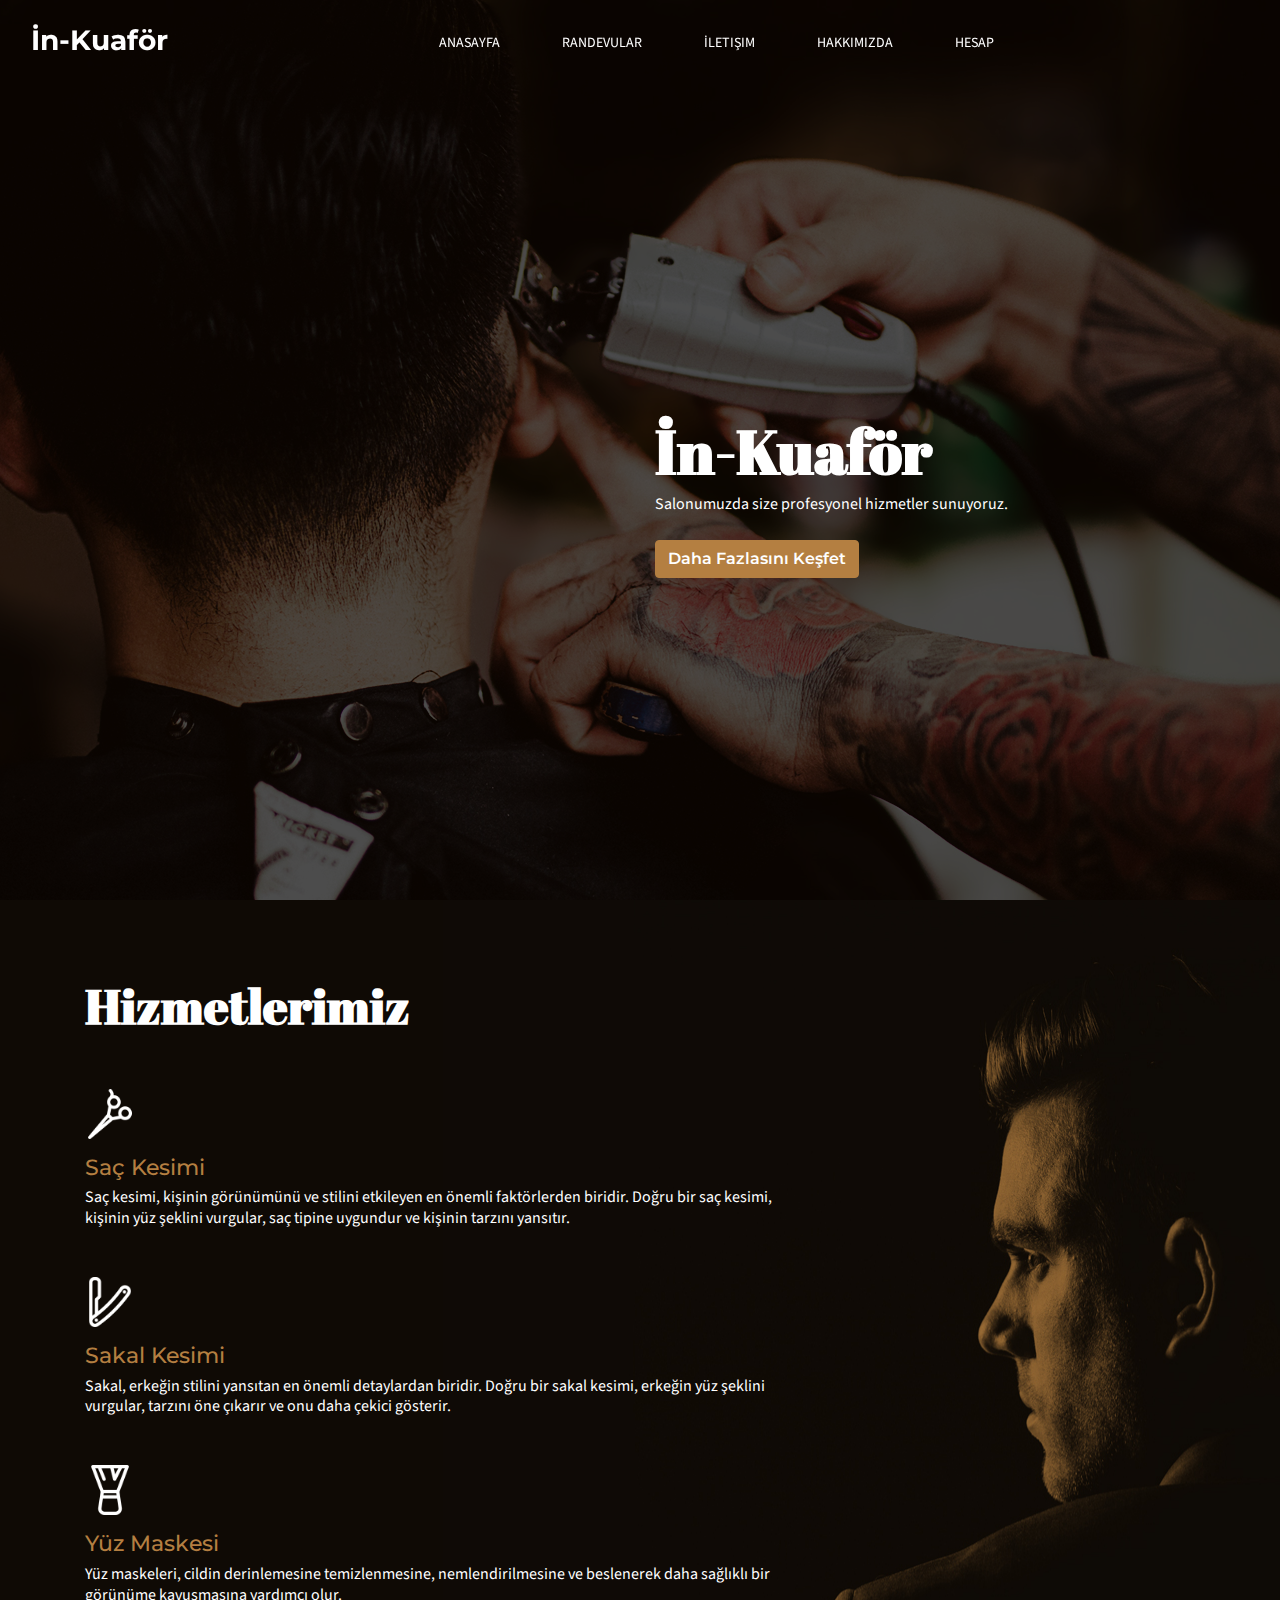
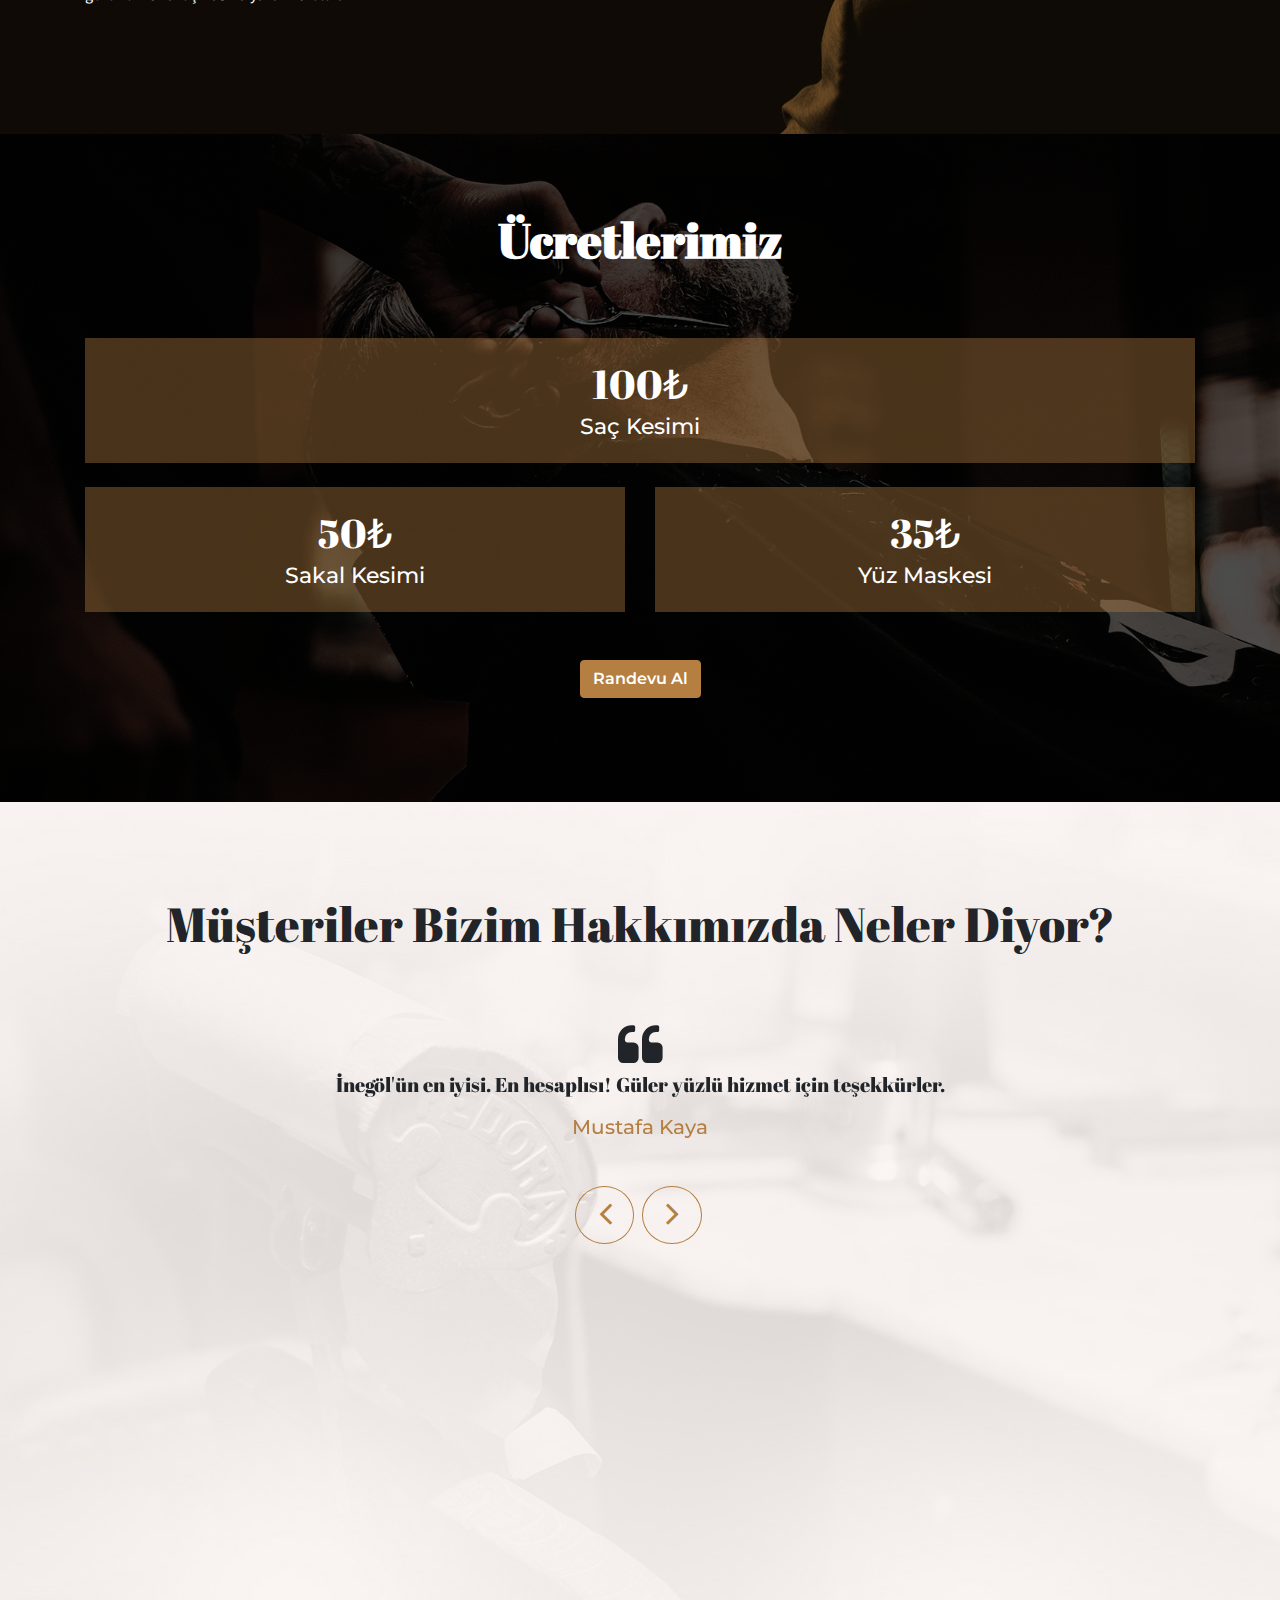
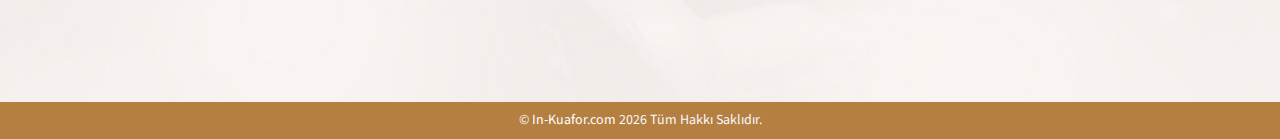
==== frontEnd/index.html @ b97de0ab "fronend" ====
<!DOCTYPE html>
<html>
<head>
	<title>Anasayfa</title>
</head>
<!-- bootstrap Style CSS File -->
<link rel="stylesheet" href="css/bootstrap.min.css">
<!-- Custom Style CSS File -->
<link rel="stylesheet" type="text/css" href="css/custom-style.css">
<link rel="stylesheet" type="text/css" href="css/loaders.css"/>
<!-- Font-Awesome Style CSS File -->
<link rel="stylesheet" type="text/css" href="font-awesome/css/font-awesome.min.css">
<body>

<!-- Page loading animation -->
<div class="loader loader-bg">
	<div class="loader-inner ball-pulse">
		<div></div>
		<div></div>
		<div></div>
	</div>
</div>

<!-- Top navigation -->
<nav class="navbar navbar-expand-md fixed-top top-nav">
	<div class="container-fluid">
		  <a class="navbar-brand" href="index.html"><strong>İn-Kuaför</strong></a>
		  <button class="navbar-toggler" type="button" data-toggle="collapse" data-target="#navbarSupportedContent" aria-controls="navbarSupportedContent" aria-expanded="false" aria-label="Toggle navigation">
		    <span class="navbar-toggler-icon"><img src="img/icons/menu.png"></span>
		  </button>

		  <div class="collapse navbar-collapse" id="navbarSupportedContent">
		    <ul class="navbar-nav m-auto text-sm-center text-md-center">
		      <li class="nav-item">
		        <a class="nav-link" href="#home">Anasayfa <span class="sr-only">(current)</span></a>
		      </li>
		      <li class="nav-item">
		        <a class="nav-link" href="MusteriRandevular.html">Randevular</a>
		      </li>
		      <li class="nav-item">
		        <a class="nav-link" href="Iletisim.html">İletişim</a>
		      </li>
			  <li class="nav-item">
		        <a class="nav-link" href="Hakkimizda.html">Hakkımızda</a>
		      </li>
			  <li class="nav-item">
		        <a class="nav-link" href="Girişyap.html">Hesap</a>
		      </li>
		    </ul>
		  </div>	
	</div>
</nav>

<!-- Intro Three -->
<section id="home" class="intro intro-bg bg-overlay parallax">
	<div class="container">
		<div class="row">
			<div class="col-lg-6 col-md-12 caption-two-panel ml-auto pt-5">
				<div class="intro-caption mt-5">
				<h1 class="text-white mb-2">İn-Kuaför</h1>
				<p class="text-white mb-4"> Salonumuzda size profesyonel hizmetler sunuyoruz.</p>
				<a class="btn btn-primary text-white mr-3"href="#services">Daha Fazlasını Keşfet</a>
			</div>
		</div>
	</div>
</section>

<!-- Info block 1 -->
<section id="services" class="info-section text-white bg-right bg-dark">
	<div class="container">
		<div class="row">
			<div class="col-md-8">
				<div class="head-box">
					<h2 class="font-abril ">Hizmetlerimiz</h2>
				</div>
				<div class="three-panel-block mt-5">
					<div class="row">
						<div class="col-lg-12 col-md-12 col-sm-6">
							<div class="service-block mb-5">
								<i class="icon-box mb-3 float-left w-100"><img src="img/icons/scissors.png" class="img-fluid"></i>
								<h3 class="text-primary">Saç Kesimi</h3>
								<p>Saç kesimi, kişinin görünümünü ve stilini etkileyen en önemli faktörlerden biridir. Doğru bir saç kesimi, kişinin yüz şeklini vurgular, saç tipine uygundur ve kişinin tarzını yansıtır.</p>
							</div>
						</div>
						<div class="col-lg-12 col-md-12 col-sm-6">
							<div class="service-block mb-5">
								<i class="icon-box mb-3 float-left w-100"><img src="img/icons/razor-1.png" class="img-fluid"></i>
								<h3 class="text-primary">Sakal Kesimi</h3>
								<p>Sakal, erkeğin stilini yansıtan en önemli detaylardan biridir. Doğru bir sakal kesimi, erkeğin yüz şeklini vurgular, tarzını öne çıkarır ve onu daha çekici gösterir.</p>
							</div>
						</div>
						<div class="col-lg-12 col-md-12 col-sm-6">
							<div class="service-block mb-5">
								<i class="icon-box mb-3 float-left w-100"><img src="img/icons/brush.png" class="img-fluid"></i>
								<h3 class="text-primary">Yüz Maskesi</h3>
								<p>Yüz maskeleri, cildin derinlemesine temizlenmesine, nemlendirilmesine ve beslenerek daha sağlıklı bir görünüme kavuşmasına yardımcı olur.</p>
							</div>
						</div>
					</div>
				</div>
			</div>
		</div>
		
	</div>
</section>
<section id="price" class="info-section sec-bg-03 bg-overlay">
	<div class="container text-white">
	  <div class="head-box text-center mb-5">
		<h2 class="font-abril">Ücretlerimiz</h2>
	  </div>
	  <div class="three-panel-block my-4">
		<div class="row">
		  <div class="col-lg-12 col-md-12 col-sm-12 pl-md-12 mb-4">
			<div class="service-block-bg text-center p-3">
			  <div class="price-count font-abril"><span>100</span>₺</div>
			  <h3>Saç Kesimi</h3>
			</div>
		  </div>
		  <div class="col-lg-6 col-md-12 col-sm-12 pl-md-12 mb-4">
			<div class="service-block-bg text-center p-3">
			  <div class="price-count font-abril"><span>50</span>₺</div>
			  <h3>Sakal Kesimi</h3>
			</div>
		  </div>
	  <div class="col-lg-6 col-md-12 col-sm-12 pl-md-12 mb-4">
			<div class="service-block-bg text-center p-3">
			  <div class="price-count font-abril"><span>35</span>₺</div>
			  <h3>Yüz Maskesi</h3>
			</div>
		  </div>
		</div>
		<br>
		<div class="text-center"> <a class="btn btn-primary text-white" href="MusteriRandevular.html">Randevu Al</a>
		</div>
  
	  </div>
	</div>
  </section>
  


<!-- Testimonial Block 01-->
<section id="testimonial" class="testimonial-section sec-bg-04 py-5 h-100">
	<div class="container">
		<div class="row">
			<div class="head-box text-center mb-3 col-md-12 mt-5">
				<h2 class="font-abril">Müşteriler Bizim Hakkımızda Neler Diyor?</h2>
			</div>
		</div>
		<div class="single-testimonial">
		  <div id="carouselExampleCaptions" class="carousel slide" data-ride="carousel">
		    <div class="carousel-inner pt-5" role="listbox">
		      <div class="carousel-item active">
		        <div class="testimonial-box text-center">
					<div class="testimonial-content w-100 bg-faded">
						<p class="mb-0"><i class="fa fa-quote-left fa-3x" aria-hidden="true"></i></p>
						<p class="lead font-abril">İnegöl'ün en iyisi.  En hesaplısı! Güler yüzlü hizmet için teşekkürler. </p>
						<div class="testimonial-footer">
							<h5 class="mt-2 mb-0 text-primary">Mustafa Kaya</h5>
							<br>
							<br>
						</div>
					</div>
				</div>
		      </div>
		      <div class="carousel-item">
		        <div class="testimonial-box text-center">
					<div class="testimonial-content w-100 bg-faded">
						<p class="mb-0"><i class="fa fa-quote-left fa-3x" aria-hidden="true"></i></p>
						<p class="lead font-abril">"Daha iyisi yok! Elinize, emeğinize sağlık.</p>
						<div class="testimonial-footer">
							<h5 class="mt-2 mb-0 text-primary">Enes İlbuldu</h5>
							<br>
							<br>
						</div>
					</div>
				</div>
		      </div>
		    </div>
		    <div class="navigator-box">
		    	<a class="carousel-control-prev" href="#carouselExampleCaptions" role="button" data-slide="prev">
			      <span class="fa fa-angle-left" aria-hidden="true"></span>
			      <span class="sr-only">Previous</span>
			    </a>
			    <a class="carousel-control-next" href="#carouselExampleCaptions" role="button" data-slide="next">
			      <span class="fa fa-angle-right" aria-hidden="true"></span>
			      <span class="sr-only">Next</span>
			    </a>
		    </div>
		  </div>
		</div>
	</div>
</section>

<!-- footer Block -->
<div class="copy-footer bg-primary py-2">
	<div class="container text-center text-light">
		&copy; <a href="index.html" target="_blank">In-Kuafor.com</a> <span id="year"></span> Tüm Hakkı Saklıdır.
	</div>
</div>



<!-- Javascript Files  -->
<script  src="https://code.jquery.com/jquery-3.2.1.min.js" ></script>
<script src="js/bootstrap.min.js" ></script>
<script async deffer type="text/javascript" src="https://maps.google.com/maps/api/js?key= AIzaSyB52BfJHBtqiqYBn_D4ZUqujiWxAOiRyTc&callback=initMap"></script>
<script src="js/gmap-custom.js" ></script>
<script src="js/core.js"></script>
</body>
</html>
---- frontEnd/css/custom-style.css ----
/*Google Fonts*/
@import url('https://fonts.googleapis.com/css?family=Abril+Fatface');
@import url('https://fonts.googleapis.com/css?family=Montserrat:500,600,700');
@import url('https://fonts.googleapis.com/css?family=Source+Sans+Pro:400,600,700');

body, html{
	height: 100%;
	width:100%;
}
body{
	font-size: 1rem;
	font-family: 'Source Sans Pro', sans-serif;
}

/* ========== Universal Stylings ========== */
h1,h2,h3,h4,h5{
	position: relative;
	font-family: 'Montserrat', sans-serif;
}
h6{
	position: relative;
}
.bg-primary{
	background-color: #B47F41!important;
}
.bg-dark{
	background-color: #0f0a05!important;
}
.bg-white{
	background-color: #fff;
}
.text-inverse{
	color: #074052;
}
.text-primary{
	color: #B47F41!important;
}
a.text-primary{
	color: #B47F41;
}
a.text-primary:hover{
	color: #916634!important;
	text-decoration: none;
}
.btn{
	font-family: 'Montserrat', sans-serif;
	font-size: 1rem;
	font-weight: 600;
	
}
.btn-primary{
	background-color: #B47F41;
	border-color: #B47F41;
}
.btn-primary:hover,.btn-primary:focus{
	background-color: #916634;
	border-color: #916634;
}
.btn-capsul{
	border-radius: 50px;
}
i.box-circle-outline{
	border-color: inherit;
	border-width: 1px;
	border-style:solid;
	border-radius: 50%;
	height: 50px;
    line-height: 50px;
    text-align: center;
    width: 50px;
}
i.box-circle-solid{
	background-color:#35CBDF;
	border-radius: 50%;
    color: #fff;
    font-size: 22px;
    height: 55px;
    line-height: 55px;
    text-align: center;
    width: 55px;
}
.text-underline-white:before{
	content:"";
	position: absolute;
	width:100px;
	height: 4px;
	left:50%;
	margin-left:-50px;
	background:#fff;
	bottom: -15px;
	border-radius: 10px;
}
.text-underline-rb-white:before{
	content:"";
	position: absolute;
	width:100px;
	height: 4px;
	left:0;
	background:#fff;
	bottom: -15px;
	border-radius: 10px;
}
.text-underline-primary:before{
	content:"";
	position: absolute;
	width:50px;
	height: 4px;
	left:50%;
	margin-left:-25px;
	background:#35CBDF;
	bottom: -15px;
	border-radius: 10px;
}
.text-underline-rb-primary:before{
	content:"";
	position: absolute;
	width:100px;
	height: 4px;
	left:0;
	background:#35CBDF;
	bottom: -15px;
	border-radius: 10px;
}
.bg-overlay:before{
	content:"";
	background:rgba(0,0,0,0.7);
	position: absolute;
	height: 100%;
	width:100%;
	left:0;
	top:0;
	z-index: -1;
}
.bg-overlay-primary:before{
	content:"";
	background:rgba(49,31,10,0.5);
	position: absolute;
	height: 100%;
	width:100%;
	left:0;
	top:0;
	z-index: -1;
}
.bg-right{
	background:url("../img/sec-bg-01.jpg");
	background-repeat: no-repeat;
	background-position: top right;
}
.sec-bg-02{
	background:url("../img/sec-bg-02.jpg");
	background-repeat: no-repeat;
	background-position: top left;	
	background-size: cover;
}
.sec-bg-03{
	background:url("../img/sec-bg-03.jpg");
	background-repeat: no-repeat;
	background-position: top left;	
	background-size: cover;
}
.sec-bg-04{
	background:url("../img/sec-bg-04.jpg");
	background-repeat: no-repeat;
	background-position: top left;	
	background-size: cover;
}
.parallax{
	background-attachment: fixed!important;
}
.font-abril{
	font-family: 'Abril Fatface', cursive;
}


/* ========== Page Loading Style ========== */
.loaders {
    width: 100%;
    box-sizing: border-box;
    display: flex;
    flex: 0 1 auto;
    flex-direction: row;
    flex-wrap: wrap;
 }
 .loaders .loader {
      box-sizing: border-box;
      display: flex;
      flex: 0 1 auto;
      flex-direction: column;
      flex-grow: 1;
      flex-shrink: 0;
      flex-basis: 25%;
      max-width: 25%;
      height: 200px;
      align-items: center;
      justify-content: center;
  }
  .loader{display: table;
    height: 100%;
    position: fixed;
    width: 100%;
    z-index: 1200;
  }

.loader-bg{
  background: #0F0A06;
}

.loader-inner {
    display: table-cell;
    text-align: center;
    vertical-align: middle;
}




/* ========== Top Navigation ========== */
.top-nav {
    height: 80px;
    transition: 0.2s ease-in;
	-webkit-transition: 0.2s ease-in;
	-moz-transition: 0.2s ease-in;
}
.top-nav .navbar-nav li .nav-link {
    color: #fff;
    font-size: 14px;
    padding:6px 26px;
    margin:6px 5px 0;
    font-weight: 400;
    text-transform: uppercase;
    transition: 0.2s ease-in;
	-webkit-transition: 0.2s ease-in;
	-moz-transition: 0.2s ease-in;
}
.top-nav li a.nav-link:hover, .top-nav .nav-item.active a.nav-link{
    color: #fff;
    background-color: #B47F41;
	border-color: #B47F41;
	border-radius: 50px;
    transition: 0.5s ease-in;
	-webkit-transition: 0.5s ease-in;
	-moz-transition: 0.5s ease-in;
}
.top-nav .navbar-brand{
	font-size: 28px;
	color: #fff;
	font-family: 'Montserrat', sans-serif;
}
.top-nav .search-box li a.nav-link{
	border:1px solid #B47F41;
	padding: 6px 15px;
}
.top-nav.light-header{
	height: 60px;
	background: rgba(0,0,0,0.6);
	box-shadow: 0 0 10px rgba(0,0,0,0.23);
	transition: 0.5s ease-in;
	-webkit-transition: 0.5s ease-in;
	-moz-transition: 0.5s ease-in;
	z-index: 9999;
}
.top-nav.light-header .navbar-brand{
	color: #fff;
}

.top-nav.light-header .search-box li a.nav-link{
	padding: 6px 15px;
	border:1px solid #fff;
}
.top-nav.light-header .search-box li a.nav-link i{
	color:#fff!important;
}

/* ========== Intro Header ========== */
.intro{
	float: left;
	width:100%;
	display: flex;
	align-items:center;
	height:100%;
	position: relative;
	z-index: 1;
}
.intro.intro-small{
	height: 60%;
}
.intro-bg{
	background:url("../img/intro-bg-01.jpg");
	background-repeat:no-repeat;
	background-position: center center;
	background-size:cover;
}
.caption-container{
	width:50rem;
	margin:0 auto;
}
.caption-two-panel{
	display: flex;
	align-items:center;
}
.intro h1{
	font-weight: 700;
	font-family: 'Abril Fatface', cursive;
	font-size: 3.8rem;
}
.intro-caption .btn i{
	float: left;
	margin-right:15px;
}
.intro .carousel-item{
	height: 100vh;
}
.intro .carousel-item::before{
	content:"";
	background:rgba(0,0,0,0.6);
	position: absolute;
	width:100%;
	height: 100vh;
}
.intro  .carousel-caption{
	top:25%;
}

/* ========== Who We Are ========== */

.info-section{
	float: left;
	width:100%;
	padding:5rem 0;
	position: relative;
	z-index: 1;
}
.info-section h2{
	font-weight: 700;
	font-size: 3rem;
}
.info-section .price-count{
	font-size: 2.5rem;
}

.info-section .head-sec{
	float: left;
	width:100%;
}

.info-section .service-block-bg{
	background-color: rgba(180,127,65,0.4);
}
.info-section .service-block-bg:hover{
	background-color: rgba(180,127,65,1);
}

.info-section h3{
	font-size: 1.4rem;
}
.info-section p {
    font-size: 1rem;
    line-height: 1.3rem;
}
.info-section .box h2{
    font-size:24px;
    margin-bottom:20px;
    margin-top:0;
}

.info-section .box i{
    font-size:20px;
}
.info-section .box{
    display:flex;
}
.info-section .text-box{
    flex:1 1 0;
    text-align:left;
}
.info-section .icon-box{
    line-height: 1.2;
    width:70px;
}
.info-section .service-block-overlay{
	transition: .5s;
	-webkit-transition: .5s;
	-moz-transition: .5s;
}
.info-section .service-block-overlay:hover{
	background: #fff none repeat scroll 0 0;
    border-radius: 5px;
    box-shadow: 0 0 90px rgba(0, 0, 0, 0.1);
    float: left;
    margin-top: -10px;
    position: relative;
    width: 100%;
	transition: .5s;
	-webkit-transition: .5s;
	-moz-transition: .5s;
}
.info-section .service-block i img{
	width:50px;
}
.content-half{
    color:#fff;
}
.content-half ul{
    padding:0;
    list-style:none;
}
.content-half ul li{
    margin:15px 0;
    float:left;
    width:100%;
}
.content-half ul li i{
    float:left;
    font-size:30px;
    padding-top:10px;
    padding-bottom:10px;
}
.content-half ul li .list-content{
    float:left;
    margin-left:20px;
}
.content-half ul li strong{
    font-size:19px;
    font-weight:700;
}
.content-half .btn{
    margin-top:20px;
}
/*--- three Block Panel ---*/
.three-panel-block{
	float: left;
	width: 100%;
}
.three-panel-block i{
	font-size: 1.5rem;
	margin-bottom: 15px;
}
.three-panel-block i.box-round{
	border-color: inherit;
	border-width: 1px;
	border-style:solid;
	padding:16px;
	border-radius: 50%;
}

/*--- Two Block Panel ---*/
.two-panel-block{
	float: left;
	width: 100%;
}
.two-panel-block p{
	font-size:16px;
}


/*--- Two Block Panel ---*/
.four-panel-block{
	float: left;
	width:100%;
}

/* ========== Who We Are ========== */
.widget{
	float: left;
	width:100%;
	position: relative;
	z-index: 1;
}

/* ========== Copy Content Styles ========== */
.copy-content-sec{
	float: left;
	width:100%;
	padding:5rem 0;
	position: relative;
	z-index: 1;
}
.copy-container{
	display: flex;
	align-items: center;
}
.copy-content{
	float: left;
	width:100%;
}
.copy-content li i{
	float: left;
	width:30px;
	margin-top:5px;
	color: #5CB85C;
}

/* ========== Team Section ========== */

.team-section{
	float: left;
	width:100%;
	position: relative;
	z-index: 1;
}
.team-footer{
	float: left;
	width:100%;
	padding: 15px;
}
.team-footer h3{
	font-size: 1.5rem;
	text-transform: capitalize;
}
.member-box{
  width:100%
  float:left;
  position:relative;
  overflow:hidden
}
.member-box:hover> img{
transform: scale(1.05);
transition:1s ease-in;  
}
.member-box img{
  transition:0.3s ease-in;  
}
.member-box.t-bottom .overlay-content{
	display:flex;
	flex-direction:column;
	justify-content:flex-end;
}
.member-box.t-center .overlay-content{
	display:flex;
	flex-direction:column;
	justify-content:center;
	align-items: center;
}
.member-box i.box-circle-solid{
	padding: 0;
	width:40px;
	height: 40px;
	text-align: center;
	line-height: 40px;
}
/* style 1 */
.member-box.anim-lf .overlay-content{
  position:absolute;
  background-color:rgba(0,0,0,0.6);
  left:-100%;
  bottom:0;
  width: 100%;
  height:100%;
  transition:0.4s ease-in;
}
.member-box.anim-lf:hover>.overlay-content{
  left:0;
  transition:0.4s ease-in;
}
/* style 1 */
.member-box.anim-bt .overlay-content{
  position:absolute;
  background-color:rgba(0,0,0,0.6);
  bottom:-100%;
  width: 100%;
  height:100%;
  transition:0.6s ease-in;
}

.member-box.anim-bt:hover>.overlay-content{
  bottom:0;
  transition:0.4s ease-in;
}

/* ========== Testimonial Section ========== */
.testimonial-section{
	float: left;
	width:100%;
	position: relative;
	z-index: 1;
}
.testimonial-section h2{
	font-size: 3rem;
}
.testimonial-section .single-testimonial .carousel-item {
    margin: 0 15%;
    width: 70%;
}
.testimonial-section .single-testimonial .carousel-item-next, .testimonial-section .single-testimonial .carousel-item-prev{
	top:3rem;
}
.testimonial-section .single-testimonial .carousel{
	text-align: center;
}
.testimonial-section .single-testimonial .navigator-box{
	display: inline-block;
	position: relative;
    top: 0px;
}
.testimonial-section .single-testimonial .carousel-control-next, .testimonial-section .single-testimonial .carousel-control-prev{
	 border: 1px solid #b47f41;
    border-radius: 50%;
    color: #b47f41;
    display: block;
    float: left;
    font-size: 37px;
    margin: 0 4px;
    opacity: 1;
    padding: 0 23px;
    position: relative;
    width: 43%;
}
.testimonial-section .single-testimonial .carousel-control-next:hover, .testimonial-section .single-testimonial .carousel-control-prev:hover{
	background-color: #b47f41;
	color: #fff;
}


/* ========== Footer Section ========== */
.footer-section{
	float: left;
	width:100%;
	position: relative;
	z-index: 1;
}
.footer-section .list-box img {
    width: 70px;
}
.footer-section .list-box a.title{
	font-size: 14px;
	line-height: 0;
}
.footer-section .copy-text{
	font-size: 12px;
	border-top: 1px solid #555;
}
.social-box a.icoRss:hover {
	background-color: #F56505;
}
.social-box a.fa-box:hover {
	background-color:#3B5998;
}
.social-box a.tw-box:hover {
	background-color:#33ccff;
}
.social-box a.go-box:hover {
	background-color:#BD3518;
}
.social-box a.ld-box:hover {
	background-color:#007bb7;
}
ul.social-box {
	list-style: none;
	display: inline;
	margin-left:0 !important;
	padding: 0;
}
ul.social-box li {
	display: inline;
	margin: 0 5px;
}
.social-box li a {
    background: #414344;
    border-radius: 50%;
    display: inline-block;
    font-size: 13px;
    height: 30px;
    margin: 0 auto;
    position: relative;
    text-align: center;
    width: 30px;
}

.social-box li i {
	margin:0;
	line-height:30px;
	text-align: center;
}

.social-box li a:hover i, .triggeredHover {
	-moz-transform: rotate(360deg);
	-webkit-transform: rotate(360deg);
	-ms--transform: rotate(360deg);
	transform: rotate(360deg);
	-webkit-transition: all 0.2s;
	-moz-transition: all 0.2s;
	-o-transition: all 0.2s;
	-ms-transition: all 0.2s;
	transition: all 0.2s;
}
.social-box i {
	color: #fff;
	-webkit-transition: all 0.8s;
	-moz-transition: all 0.8s;
	-o-transition: all 0.8s;
	-ms-transition: all 0.8s;
	transition: all 0.8s;
}

/* ========== Copy Content Styles ========== */
.copy-content-sec{
	float: left;
	width:100%;
	padding:5rem 0;
	position: relative;
	z-index: 1;
}
.copy-content-sec h2{
	font-size: 3rem;
}
.copy-container{
	display: flex;
	align-items: center;
}
.copy-content{
	float: left;
	width:100%;
}
.copy-content li i{
	float: left;
	width:30px;
	margin-top:5px;
	color: #5CB85C;
}
.faq-box .card{
	border-color: #35CBDF;	
	margin-top: 10px;
}
.faq-box .card-header{
	background-color: #35CBDF;
	color: #fff;
}


/* ========== Price Table Styles ========== */
.price-section{
	float: left;
	width:100%;
	padding:5rem 0;
	position: relative;
	z-index: 1;
}
.price-section h2 {
    font-size: 2.5rem;
    font-weight: 700;
}
.price-section .price-block{

}
.price-section .currency{
	font-size: 25px;
    vertical-align: super;
}
.price-section .price-count{
	font-size: 60px;
	line-height: 60px;
}
.price-section .price-block small{
	display: block;
	font-size: 15px;
}

/* ========== Contact Section ========== */
.contact-section{
	float: left;
	width: 100%;
	position: relative;
	z-index: 1;
}
.contact-section .form-control{
	border-radius: 0;
}
.contact-section #map{
	height: 100vh;
	width:100%;
	position: absolute;
	opacity: 0.3;
}
.contact-section .form-control:focus{
	border-color: #B47F41;
}
.contact-section .form-sec{
	box-shadow: 0 0 30px rgba(0,0,0,1);
}
/* ========== Copy Footer Styles ========== */
.copy-footer{
	float: left;
	width:100%;
	font-size: 14px;
	background: #111;
}
.copy-footer a{
	color: #fff;
}
.copy-footer a:hover{
	text-decoration: underline;
}


/* ========== Responsive Stylings ========== */
@media (max-width: 991px){
	.container{
		width: 100%;
	}
	.intro .intro-box{
		padding-left: 0;
		margin-bottom: 0;
	}
	.intro .intro-box span{
		margin-right: 10px;
	}
	.intro .intro-box .list-item{
		width: 85%;
	}
	.content-half ul li i{
		font-size: 20px;
	}
	.content-half ul li .list-content{
		width:77%;
	}
	.content-half ul li strong{
		line-height: 0;
	}
	.testimonial-section .single-testimonial .carousel-item{
		width: 100%;
		margin-left: 0;
		margin-right: 0;
	}
	.widget h2 {
    	font-size: 1.5rem;
	}
	.widget .counter{
		line-height: 0;
		font-size: 1.7rem;
	}
	.widget .fa-3x{
		font-size: 2rem;
	}
	.widget .stat-content h4{
		font-size: 1.2rem;
	}
	.search-box{
		display: none;
	}
}

@media (max-width: 767px){
	.container{
		width:100%;
	}
	.intro .intro-form-small input[type="text"], .intro .intro-form-small input[type="password"]{
		width: 36%;
	}
	.intro .carousel-caption{
		top:10%;
	}
	.widget.widget-counter .container{
		width: 100%;
	}
	.contact-section #map {
    	height: 400px
	}
	#navbarSupportedContent{
	background: rgba(0, 0, 0, 0.5) none repeat scroll 0 0!important;
	padding: 30px 0
	}
	#navbarSupportedContent li{
		text-align: center;
	}
	#about .copy-container {
	    background-color:rgba(255,255,255,0.9);
	    box-shadow: 0 0 20px rgba(0, 0, 0, 0.3);
	    padding: 30px;
	}

}
---- frontEnd/css/loaders.css ----
/**
 * Copyright (c) 2016 Connor Atherton
 *
 * All animations must live in their own file
 * in the animations directory and be included
 * here.
 *
 */
/**
 * Styles shared by multiple animations
 */
/**
 * Dots
 */
@-webkit-keyframes scale {
  0% {
    -webkit-transform: scale(1);
            transform: scale(1);
    opacity: 1; }
  45% {
    -webkit-transform: scale(0.1);
            transform: scale(0.1);
    opacity: 0.7; }
  80% {
    -webkit-transform: scale(1);
            transform: scale(1);
    opacity: 1; } }
@keyframes scale {
  0% {
    -webkit-transform: scale(1);
            transform: scale(1);
    opacity: 1; }
  45% {
    -webkit-transform: scale(0.1);
            transform: scale(0.1);
    opacity: 0.7; }
  80% {
    -webkit-transform: scale(1);
            transform: scale(1);
    opacity: 1; } }

.ball-pulse > div:nth-child(1) {
  -webkit-animation: scale 0.75s -0.24s infinite cubic-bezier(0.2, 0.68, 0.18, 1.08);
          animation: scale 0.75s -0.24s infinite cubic-bezier(0.2, 0.68, 0.18, 1.08); }

.ball-pulse > div:nth-child(2) {
  -webkit-animation: scale 0.75s -0.12s infinite cubic-bezier(0.2, 0.68, 0.18, 1.08);
          animation: scale 0.75s -0.12s infinite cubic-bezier(0.2, 0.68, 0.18, 1.08); }

.ball-pulse > div:nth-child(3) {
  -webkit-animation: scale 0.75s 0s infinite cubic-bezier(0.2, 0.68, 0.18, 1.08);
          animation: scale 0.75s 0s infinite cubic-bezier(0.2, 0.68, 0.18, 1.08); }

.ball-pulse > div {
  background-color: #916634;
  width: 15px;
  height: 15px;
  border-radius: 100%;
  margin: 2px;
  -webkit-animation-fill-mode: both;
          animation-fill-mode: both;
  display: inline-block; }

@-webkit-keyframes ball-pulse-sync {
  33% {
    -webkit-transform: translateY(10px);
            transform: translateY(10px); }
  66% {
    -webkit-transform: translateY(-10px);
            transform: translateY(-10px); }
  100% {
    -webkit-transform: translateY(0);
            transform: translateY(0); } }

@keyframes ball-pulse-sync {
  33% {
    -webkit-transform: translateY(10px);
            transform: translateY(10px); }
  66% {
    -webkit-transform: translateY(-10px);
            transform: translateY(-10px); }
  100% {
    -webkit-transform: translateY(0);
            transform: translateY(0); } }

.ball-pulse-sync > div:nth-child(1) {
  -webkit-animation: ball-pulse-sync 0.6s -0.14s infinite ease-in-out;
          animation: ball-pulse-sync 0.6s -0.14s infinite ease-in-out; }

.ball-pulse-sync > div:nth-child(2) {
  -webkit-animation: ball-pulse-sync 0.6s -0.07s infinite ease-in-out;
          animation: ball-pulse-sync 0.6s -0.07s infinite ease-in-out; }

.ball-pulse-sync > div:nth-child(3) {
  -webkit-animation: ball-pulse-sync 0.6s 0s infinite ease-in-out;
          animation: ball-pulse-sync 0.6s 0s infinite ease-in-out; }

.ball-pulse-sync > div {
  background-color: #fff;
  width: 15px;
  height: 15px;
  border-radius: 100%;
  margin: 2px;
  -webkit-animation-fill-mode: both;
          animation-fill-mode: both;
  display: inline-block; }

@-webkit-keyframes ball-scale {
  0% {
    -webkit-transform: scale(0);
            transform: scale(0); }
  100% {
    -webkit-transform: scale(1);
            transform: scale(1);
    opacity: 0; } }

@keyframes ball-scale {
  0% {
    -webkit-transform: scale(0);
            transform: scale(0); }
  100% {
    -webkit-transform: scale(1);
            transform: scale(1);
    opacity: 0; } }

.ball-scale > div {
  background-color: #fff;
  width: 15px;
  height: 15px;
  border-radius: 100%;
  margin: 2px;
  -webkit-animation-fill-mode: both;
          animation-fill-mode: both;
  display: inline-block;
  height: 60px;
  width: 60px;
  -webkit-animation: ball-scale 1s 0s ease-in-out infinite;
          animation: ball-scale 1s 0s ease-in-out infinite; }

@keyframes ball-scale {
  0% {
    -webkit-transform: scale(0);
            transform: scale(0); }
  100% {
    -webkit-transform: scale(1);
            transform: scale(1);
    opacity: 0; } }

.ball-scale > div {
  background-color: #fff;
  width: 15px;
  height: 15px;
  border-radius: 100%;
  margin: 2px;
  -webkit-animation-fill-mode: both;
          animation-fill-mode: both;
  display: inline-block;
  height: 60px;
  width: 60px;
  -webkit-animation: ball-scale 1s 0s ease-in-out infinite;
          animation: ball-scale 1s 0s ease-in-out infinite; }

.ball-scale-random {
  width: 37px;
  height: 40px; }
  .ball-scale-random > div {
    background-color: #fff;
    width: 15px;
    height: 15px;
    border-radius: 100%;
    margin: 2px;
    -webkit-animation-fill-mode: both;
            animation-fill-mode: both;
    position: absolute;
    display: inline-block;
    height: 30px;
    width: 30px;
    -webkit-animation: ball-scale 1s 0s ease-in-out infinite;
            animation: ball-scale 1s 0s ease-in-out infinite; }
    .ball-scale-random > div:nth-child(1) {
      margin-left: -7px;
      -webkit-animation: ball-scale 1s 0.2s ease-in-out infinite;
              animation: ball-scale 1s 0.2s ease-in-out infinite; }
    .ball-scale-random > div:nth-child(3) {
      margin-left: -2px;
      margin-top: 9px;
      -webkit-animation: ball-scale 1s 0.5s ease-in-out infinite;
              animation: ball-scale 1s 0.5s ease-in-out infinite; }

@-webkit-keyframes rotate {
  0% {
    -webkit-transform: rotate(0deg);
            transform: rotate(0deg); }
  50% {
    -webkit-transform: rotate(180deg);
            transform: rotate(180deg); }
  100% {
    -webkit-transform: rotate(360deg);
            transform: rotate(360deg); } }

@keyframes rotate {
  0% {
    -webkit-transform: rotate(0deg);
            transform: rotate(0deg); }
  50% {
    -webkit-transform: rotate(180deg);
            transform: rotate(180deg); }
  100% {
    -webkit-transform: rotate(360deg);
            transform: rotate(360deg); } }

.ball-rotate {
  position: relative; }
  .ball-rotate > div {
    background-color: #fff;
    width: 15px;
    height: 15px;
    border-radius: 100%;
    margin: 2px;
    -webkit-animation-fill-mode: both;
            animation-fill-mode: both;
    position: relative; }
    .ball-rotate > div:first-child {
      -webkit-animation: rotate 1s 0s cubic-bezier(0.7, -0.13, 0.22, 0.86) infinite;
              animation: rotate 1s 0s cubic-bezier(0.7, -0.13, 0.22, 0.86) infinite; }
    .ball-rotate > div:before, .ball-rotate > div:after {
      background-color: #fff;
      width: 15px;
      height: 15px;
      border-radius: 100%;
      margin: 2px;
      content: "";
      position: absolute;
      opacity: 0.8; }
    .ball-rotate > div:before {
      top: 0px;
      left: -28px; }
    .ball-rotate > div:after {
      top: 0px;
      left: 25px; }

@keyframes rotate {
  0% {
    -webkit-transform: rotate(0deg) scale(1);
            transform: rotate(0deg) scale(1); }
  50% {
    -webkit-transform: rotate(180deg) scale(0.6);
            transform: rotate(180deg) scale(0.6); }
  100% {
    -webkit-transform: rotate(360deg) scale(1);
            transform: rotate(360deg) scale(1); } }

.ball-clip-rotate > div {
  background-color: #fff;
  width: 15px;
  height: 15px;
  border-radius: 100%;
  margin: 2px;
  -webkit-animation-fill-mode: both;
          animation-fill-mode: both;
  border: 2px solid #fff;
  border-bottom-color: transparent;
  height: 25px;
  width: 25px;
  background: transparent !important;
  display: inline-block;
  -webkit-animation: rotate 0.75s 0s linear infinite;
          animation: rotate 0.75s 0s linear infinite; }

@keyframes rotate {
  0% {
    -webkit-transform: rotate(0deg) scale(1);
            transform: rotate(0deg) scale(1); }
  50% {
    -webkit-transform: rotate(180deg) scale(0.6);
            transform: rotate(180deg) scale(0.6); }
  100% {
    -webkit-transform: rotate(360deg) scale(1);
            transform: rotate(360deg) scale(1); } }

@keyframes scale {
  30% {
    -webkit-transform: scale(0.3);
            transform: scale(0.3); }
  100% {
    -webkit-transform: scale(1);
            transform: scale(1); } }

.ball-clip-rotate-pulse {
  position: relative;
  -webkit-transform: translateY(-15px);
      -ms-transform: translateY(-15px);
          transform: translateY(-15px); }
  .ball-clip-rotate-pulse > div {
    -webkit-animation-fill-mode: both;
            animation-fill-mode: both;
    position: absolute;
    top: 0px;
    left: 0px;
    border-radius: 100%; }
    .ball-clip-rotate-pulse > div:first-child {
      background: #fff;
      height: 16px;
      width: 16px;
      top: 7px;
      left: -7px;
      -webkit-animation: scale 1s 0s cubic-bezier(0.09, 0.57, 0.49, 0.9) infinite;
              animation: scale 1s 0s cubic-bezier(0.09, 0.57, 0.49, 0.9) infinite; }
    .ball-clip-rotate-pulse > div:last-child {
      position: absolute;
      border: 2px solid #fff;
      width: 30px;
      height: 30px;
      left: -16px;
      top: -2px;
      background: transparent;
      border: 2px solid;
      border-color: #fff transparent #fff transparent;
      -webkit-animation: rotate 1s 0s cubic-bezier(0.09, 0.57, 0.49, 0.9) infinite;
              animation: rotate 1s 0s cubic-bezier(0.09, 0.57, 0.49, 0.9) infinite;
      -webkit-animation-duration: 1s;
              animation-duration: 1s; }

@keyframes rotate {
  0% {
    -webkit-transform: rotate(0deg) scale(1);
            transform: rotate(0deg) scale(1); }
  50% {
    -webkit-transform: rotate(180deg) scale(0.6);
            transform: rotate(180deg) scale(0.6); }
  100% {
    -webkit-transform: rotate(360deg) scale(1);
            transform: rotate(360deg) scale(1); } }

.ball-clip-rotate-multiple {
  position: relative; }
  .ball-clip-rotate-multiple > div {
    -webkit-animation-fill-mode: both;
            animation-fill-mode: both;
    position: absolute;
    left: -20px;
    top: -20px;
    border: 2px solid #fff;
    border-bottom-color: transparent;
    border-top-color: transparent;
    border-radius: 100%;
    height: 35px;
    width: 35px;
    -webkit-animation: rotate 1s 0s ease-in-out infinite;
            animation: rotate 1s 0s ease-in-out infinite; }
    .ball-clip-rotate-multiple > div:last-child {
      display: inline-block;
      top: -10px;
      left: -10px;
      width: 15px;
      height: 15px;
      -webkit-animation-duration: 0.5s;
              animation-duration: 0.5s;
      border-color: #fff transparent #fff transparent;
      -webkit-animation-direction: reverse;
              animation-direction: reverse; }

@-webkit-keyframes ball-scale-ripple {
  0% {
    -webkit-transform: scale(0.1);
            transform: scale(0.1);
    opacity: 1; }
  70% {
    -webkit-transform: scale(1);
            transform: scale(1);
    opacity: 0.7; }
  100% {
    opacity: 0.0; } }

@keyframes ball-scale-ripple {
  0% {
    -webkit-transform: scale(0.1);
            transform: scale(0.1);
    opacity: 1; }
  70% {
    -webkit-transform: scale(1);
            transform: scale(1);
    opacity: 0.7; }
  100% {
    opacity: 0.0; } }

.ball-scale-ripple > div {
  -webkit-animation-fill-mode: both;
          animation-fill-mode: both;
  height: 50px;
  width: 50px;
  border-radius: 100%;
  border: 2px solid #fff;
  -webkit-animation: ball-scale-ripple 1s 0s infinite cubic-bezier(0.21, 0.53, 0.56, 0.8);
          animation: ball-scale-ripple 1s 0s infinite cubic-bezier(0.21, 0.53, 0.56, 0.8); }

@-webkit-keyframes ball-scale-ripple-multiple {
  0% {
    -webkit-transform: scale(0.1);
            transform: scale(0.1);
    opacity: 1; }
  70% {
    -webkit-transform: scale(1);
            transform: scale(1);
    opacity: 0.7; }
  100% {
    opacity: 0.0; } }

@keyframes ball-scale-ripple-multiple {
  0% {
    -webkit-transform: scale(0.1);
            transform: scale(0.1);
    opacity: 1; }
  70% {
    -webkit-transform: scale(1);
            transform: scale(1);
    opacity: 0.7; }
  100% {
    opacity: 0.0; } }

.ball-scale-ripple-multiple {
  position: relative;
  -webkit-transform: translateY(-25px);
      -ms-transform: translateY(-25px);
          transform: translateY(-25px); }
  .ball-scale-ripple-multiple > div:nth-child(0) {
    -webkit-animation-delay: -0.8s;
            animation-delay: -0.8s; }
  .ball-scale-ripple-multiple > div:nth-child(1) {
    -webkit-animation-delay: -0.6s;
            animation-delay: -0.6s; }
  .ball-scale-ripple-multiple > div:nth-child(2) {
    -webkit-animation-delay: -0.4s;
            animation-delay: -0.4s; }
  .ball-scale-ripple-multiple > div:nth-child(3) {
    -webkit-animation-delay: -0.2s;
            animation-delay: -0.2s; }
  .ball-scale-ripple-multiple > div {
    -webkit-animation-fill-mode: both;
            animation-fill-mode: both;
    position: absolute;
    top: -2px;
    left: -26px;
    width: 50px;
    height: 50px;
    border-radius: 100%;
    border: 2px solid #fff;
    -webkit-animation: ball-scale-ripple-multiple 1.25s 0s infinite cubic-bezier(0.21, 0.53, 0.56, 0.8);
            animation: ball-scale-ripple-multiple 1.25s 0s infinite cubic-bezier(0.21, 0.53, 0.56, 0.8); }

@-webkit-keyframes ball-beat {
  50% {
    opacity: 0.2;
    -webkit-transform: scale(0.75);
            transform: scale(0.75); }
  100% {
    opacity: 1;
    -webkit-transform: scale(1);
            transform: scale(1); } }

@keyframes ball-beat {
  50% {
    opacity: 0.2;
    -webkit-transform: scale(0.75);
            transform: scale(0.75); }
  100% {
    opacity: 1;
    -webkit-transform: scale(1);
            transform: scale(1); } }

.ball-beat > div {
  background-color: #fff;
  width: 15px;
  height: 15px;
  border-radius: 100%;
  margin: 2px;
  -webkit-animation-fill-mode: both;
          animation-fill-mode: both;
  display: inline-block;
  -webkit-animation: ball-beat 0.7s 0s infinite linear;
          animation: ball-beat 0.7s 0s infinite linear; }
  .ball-beat > div:nth-child(2n-1) {
    -webkit-animation-delay: -0.35s !important;
            animation-delay: -0.35s !important; }

@-webkit-keyframes ball-scale-multiple {
  0% {
    -webkit-transform: scale(0);
            transform: scale(0);
    opacity: 0; }
  5% {
    opacity: 1; }
  100% {
    -webkit-transform: scale(1);
            transform: scale(1);
    opacity: 0; } }

@keyframes ball-scale-multiple {
  0% {
    -webkit-transform: scale(0);
            transform: scale(0);
    opacity: 0; }
  5% {
    opacity: 1; }
  100% {
    -webkit-transform: scale(1);
            transform: scale(1);
    opacity: 0; } }

.ball-scale-multiple {
  position: relative;
  -webkit-transform: translateY(-30px);
      -ms-transform: translateY(-30px);
          transform: translateY(-30px); }
  .ball-scale-multiple > div:nth-child(2) {
    -webkit-animation-delay: -0.4s;
            animation-delay: -0.4s; }
  .ball-scale-multiple > div:nth-child(3) {
    -webkit-animation-delay: -0.2s;
            animation-delay: -0.2s; }
  .ball-scale-multiple > div {
    background-color: #fff;
    width: 15px;
    height: 15px;
    border-radius: 100%;
    margin: 2px;
    -webkit-animation-fill-mode: both;
            animation-fill-mode: both;
    position: absolute;
    left: -30px;
    top: 0px;
    opacity: 0;
    margin: 0;
    width: 60px;
    height: 60px;
    -webkit-animation: ball-scale-multiple 1s 0s linear infinite;
            animation: ball-scale-multiple 1s 0s linear infinite; }

@-webkit-keyframes ball-triangle-path-1 {
  33% {
    -webkit-transform: translate(25px, -50px);
            transform: translate(25px, -50px); }
  66% {
    -webkit-transform: translate(50px, 0px);
            transform: translate(50px, 0px); }
  100% {
    -webkit-transform: translate(0px, 0px);
            transform: translate(0px, 0px); } }

@keyframes ball-triangle-path-1 {
  33% {
    -webkit-transform: translate(25px, -50px);
            transform: translate(25px, -50px); }
  66% {
    -webkit-transform: translate(50px, 0px);
            transform: translate(50px, 0px); }
  100% {
    -webkit-transform: translate(0px, 0px);
            transform: translate(0px, 0px); } }

@-webkit-keyframes ball-triangle-path-2 {
  33% {
    -webkit-transform: translate(25px, 50px);
            transform: translate(25px, 50px); }
  66% {
    -webkit-transform: translate(-25px, 50px);
            transform: translate(-25px, 50px); }
  100% {
    -webkit-transform: translate(0px, 0px);
            transform: translate(0px, 0px); } }

@keyframes ball-triangle-path-2 {
  33% {
    -webkit-transform: translate(25px, 50px);
            transform: translate(25px, 50px); }
  66% {
    -webkit-transform: translate(-25px, 50px);
            transform: translate(-25px, 50px); }
  100% {
    -webkit-transform: translate(0px, 0px);
            transform: translate(0px, 0px); } }

@-webkit-keyframes ball-triangle-path-3 {
  33% {
    -webkit-transform: translate(-50px, 0px);
            transform: translate(-50px, 0px); }
  66% {
    -webkit-transform: translate(-25px, -50px);
            transform: translate(-25px, -50px); }
  100% {
    -webkit-transform: translate(0px, 0px);
            transform: translate(0px, 0px); } }

@keyframes ball-triangle-path-3 {
  33% {
    -webkit-transform: translate(-50px, 0px);
            transform: translate(-50px, 0px); }
  66% {
    -webkit-transform: translate(-25px, -50px);
            transform: translate(-25px, -50px); }
  100% {
    -webkit-transform: translate(0px, 0px);
            transform: translate(0px, 0px); } }

.ball-triangle-path {
  position: relative;
  -webkit-transform: translate(-29.994px, -37.50938px);
      -ms-transform: translate(-29.994px, -37.50938px);
          transform: translate(-29.994px, -37.50938px); }
  .ball-triangle-path > div:nth-child(1) {
    -webkit-animation-name: ball-triangle-path-1;
            animation-name: ball-triangle-path-1;
    -webkit-animation-delay: 0;
            animation-delay: 0;
    -webkit-animation-duration: 2s;
            animation-duration: 2s;
    -webkit-animation-timing-function: ease-in-out;
            animation-timing-function: ease-in-out;
    -webkit-animation-iteration-count: infinite;
            animation-iteration-count: infinite; }
  .ball-triangle-path > div:nth-child(2) {
    -webkit-animation-name: ball-triangle-path-2;
            animation-name: ball-triangle-path-2;
    -webkit-animation-delay: 0;
            animation-delay: 0;
    -webkit-animation-duration: 2s;
            animation-duration: 2s;
    -webkit-animation-timing-function: ease-in-out;
            animation-timing-function: ease-in-out;
    -webkit-animation-iteration-count: infinite;
            animation-iteration-count: infinite; }
  .ball-triangle-path > div:nth-child(3) {
    -webkit-animation-name: ball-triangle-path-3;
            animation-name: ball-triangle-path-3;
    -webkit-animation-delay: 0;
            animation-delay: 0;
    -webkit-animation-duration: 2s;
            animation-duration: 2s;
    -webkit-animation-timing-function: ease-in-out;
            animation-timing-function: ease-in-out;
    -webkit-animation-iteration-count: infinite;
            animation-iteration-count: infinite; }
  .ball-triangle-path > div {
    -webkit-animation-fill-mode: both;
            animation-fill-mode: both;
    position: absolute;
    width: 10px;
    height: 10px;
    border-radius: 100%;
    border: 1px solid #fff; }
    .ball-triangle-path > div:nth-of-type(1) {
      top: 50px; }
    .ball-triangle-path > div:nth-of-type(2) {
      left: 25px; }
    .ball-triangle-path > div:nth-of-type(3) {
      top: 50px;
      left: 50px; }

@-webkit-keyframes ball-pulse-rise-even {
  0% {
    -webkit-transform: scale(1.1);
            transform: scale(1.1); }
  25% {
    -webkit-transform: translateY(-30px);
            transform: translateY(-30px); }
  50% {
    -webkit-transform: scale(0.4);
            transform: scale(0.4); }
  75% {
    -webkit-transform: translateY(30px);
            transform: translateY(30px); }
  100% {
    -webkit-transform: translateY(0);
            transform: translateY(0);
    -webkit-transform: scale(1);
            transform: scale(1); } }

@keyframes ball-pulse-rise-even {
  0% {
    -webkit-transform: scale(1.1);
            transform: scale(1.1); }
  25% {
    -webkit-transform: translateY(-30px);
            transform: translateY(-30px); }
  50% {
    -webkit-transform: scale(0.4);
            transform: scale(0.4); }
  75% {
    -webkit-transform: translateY(30px);
            transform: translateY(30px); }
  100% {
    -webkit-transform: translateY(0);
            transform: translateY(0);
    -webkit-transform: scale(1);
            transform: scale(1); } }

@-webkit-keyframes ball-pulse-rise-odd {
  0% {
    -webkit-transform: scale(0.4);
            transform: scale(0.4); }
  25% {
    -webkit-transform: translateY(30px);
            transform: translateY(30px); }
  50% {
    -webkit-transform: scale(1.1);
            transform: scale(1.1); }
  75% {
    -webkit-transform: translateY(-30px);
            transform: translateY(-30px); }
  100% {
    -webkit-transform: translateY(0);
            transform: translateY(0);
    -webkit-transform: scale(0.75);
            transform: scale(0.75); } }

@keyframes ball-pulse-rise-odd {
  0% {
    -webkit-transform: scale(0.4);
            transform: scale(0.4); }
  25% {
    -webkit-transform: translateY(30px);
            transform: translateY(30px); }
  50% {
    -webkit-transform: scale(1.1);
            transform: scale(1.1); }
  75% {
    -webkit-transform: translateY(-30px);
            transform: translateY(-30px); }
  100% {
    -webkit-transform: translateY(0);
            transform: translateY(0);
    -webkit-transform: scale(0.75);
            transform: scale(0.75); } }

.ball-pulse-rise > div {
  background-color: #fff;
  width: 15px;
  height: 15px;
  border-radius: 100%;
  margin: 2px;
  -webkit-animation-fill-mode: both;
          animation-fill-mode: both;
  display: inline-block;
  -webkit-animation-duration: 1s;
          animation-duration: 1s;
  -webkit-animation-timing-function: cubic-bezier(0.15, 0.46, 0.9, 0.6);
          animation-timing-function: cubic-bezier(0.15, 0.46, 0.9, 0.6);
  -webkit-animation-iteration-count: infinite;
          animation-iteration-count: infinite;
  -webkit-animation-delay: 0;
          animation-delay: 0; }
  .ball-pulse-rise > div:nth-child(2n) {
    -webkit-animation-name: ball-pulse-rise-even;
            animation-name: ball-pulse-rise-even; }
  .ball-pulse-rise > div:nth-child(2n-1) {
    -webkit-animation-name: ball-pulse-rise-odd;
            animation-name: ball-pulse-rise-odd; }

@-webkit-keyframes ball-grid-beat {
  50% {
    opacity: 0.7; }
  100% {
    opacity: 1; } }

@keyframes ball-grid-beat {
  50% {
    opacity: 0.7; }
  100% {
    opacity: 1; } }

.ball-grid-beat {
  width: 57px; }
  .ball-grid-beat > div:nth-child(1) {
    -webkit-animation-delay: 0.21s;
            animation-delay: 0.21s;
    -webkit-animation-duration: 0.63s;
            animation-duration: 0.63s; }
  .ball-grid-beat > div:nth-child(2) {
    -webkit-animation-delay: -0.08s;
            animation-delay: -0.08s;
    -webkit-animation-duration: 0.94s;
            animation-duration: 0.94s; }
  .ball-grid-beat > div:nth-child(3) {
    -webkit-animation-delay: 0.59s;
            animation-delay: 0.59s;
    -webkit-animation-duration: 1.37s;
            animation-duration: 1.37s; }
  .ball-grid-beat > div:nth-child(4) {
    -webkit-animation-delay: 0.06s;
            animation-delay: 0.06s;
    -webkit-animation-duration: 1.05s;
            animation-duration: 1.05s; }
  .ball-grid-beat > div:nth-child(5) {
    -webkit-animation-delay: 0.65s;
            animation-delay: 0.65s;
    -webkit-animation-duration: 1.59s;
            animation-duration: 1.59s; }
  .ball-grid-beat > div:nth-child(6) {
    -webkit-animation-delay: 0.74s;
            animation-delay: 0.74s;
    -webkit-animation-duration: 0.75s;
            animation-duration: 0.75s; }
  .ball-grid-beat > div:nth-child(7) {
    -webkit-animation-delay: -0.16s;
            animation-delay: -0.16s;
    -webkit-animation-duration: 1.45s;
            animation-duration: 1.45s; }
  .ball-grid-beat > div:nth-child(8) {
    -webkit-animation-delay: 0.26s;
            animation-delay: 0.26s;
    -webkit-animation-duration: 0.73s;
            animation-duration: 0.73s; }
  .ball-grid-beat > div:nth-child(9) {
    -webkit-animation-delay: 0.38s;
            animation-delay: 0.38s;
    -webkit-animation-duration: 0.97s;
            animation-duration: 0.97s; }
  .ball-grid-beat > div {
    background-color: #fff;
    width: 15px;
    height: 15px;
    border-radius: 100%;
    margin: 2px;
    -webkit-animation-fill-mode: both;
            animation-fill-mode: both;
    display: inline-block;
    float: left;
    -webkit-animation-name: ball-grid-beat;
            animation-name: ball-grid-beat;
    -webkit-animation-iteration-count: infinite;
            animation-iteration-count: infinite;
    -webkit-animation-delay: 0;
            animation-delay: 0; }

@-webkit-keyframes ball-grid-pulse {
  0% {
    -webkit-transform: scale(1);
            transform: scale(1); }
  50% {
    -webkit-transform: scale(0.5);
            transform: scale(0.5);
    opacity: 0.7; }
  100% {
    -webkit-transform: scale(1);
            transform: scale(1);
    opacity: 1; } }

@keyframes ball-grid-pulse {
  0% {
    -webkit-transform: scale(1);
            transform: scale(1); }
  50% {
    -webkit-transform: scale(0.5);
            transform: scale(0.5);
    opacity: 0.7; }
  100% {
    -webkit-transform: scale(1);
            transform: scale(1);
    opacity: 1; } }

.ball-grid-pulse {
  width: 57px; }
  .ball-grid-pulse > div:nth-child(1) {
    -webkit-animation-delay: -0.16s;
            animation-delay: -0.16s;
    -webkit-animation-duration: 0.71s;
            animation-duration: 0.71s; }
  .ball-grid-pulse > div:nth-child(2) {
    -webkit-animation-delay: -0.13s;
            animation-delay: -0.13s;
    -webkit-animation-duration: 1.23s;
            animation-duration: 1.23s; }
  .ball-grid-pulse > div:nth-child(3) {
    -webkit-animation-delay: 0.53s;
            animation-delay: 0.53s;
    -webkit-animation-duration: 1.36s;
            animation-duration: 1.36s; }
  .ball-grid-pulse > div:nth-child(4) {
    -webkit-animation-delay: 0.38s;
            animation-delay: 0.38s;
    -webkit-animation-duration: 0.79s;
            animation-duration: 0.79s; }
  .ball-grid-pulse > div:nth-child(5) {
    -webkit-animation-delay: 0.45s;
            animation-delay: 0.45s;
    -webkit-animation-duration: 1.4s;
            animation-duration: 1.4s; }
  .ball-grid-pulse > div:nth-child(6) {
    -webkit-animation-delay: 0.46s;
            animation-delay: 0.46s;
    -webkit-animation-duration: 1.56s;
            animation-duration: 1.56s; }
  .ball-grid-pulse > div:nth-child(7) {
    -webkit-animation-delay: -0.07s;
            animation-delay: -0.07s;
    -webkit-animation-duration: 1.17s;
            animation-duration: 1.17s; }
  .ball-grid-pulse > div:nth-child(8) {
    -webkit-animation-delay: 0.31s;
            animation-delay: 0.31s;
    -webkit-animation-duration: 1.45s;
            animation-duration: 1.45s; }
  .ball-grid-pulse > div:nth-child(9) {
    -webkit-animation-delay: 0.15s;
            animation-delay: 0.15s;
    -webkit-animation-duration: 1.13s;
            animation-duration: 1.13s; }
  .ball-grid-pulse > div {
    background-color: #fff;
    width: 15px;
    height: 15px;
    border-radius: 100%;
    margin: 2px;
    -webkit-animation-fill-mode: both;
            animation-fill-mode: both;
    display: inline-block;
    float: left;
    -webkit-animation-name: ball-grid-pulse;
            animation-name: ball-grid-pulse;
    -webkit-animation-iteration-count: infinite;
            animation-iteration-count: infinite;
    -webkit-animation-delay: 0;
            animation-delay: 0; }

@-webkit-keyframes ball-spin-fade-loader {
  50% {
    opacity: 0.3;
    -webkit-transform: scale(0.4);
            transform: scale(0.4); }
  100% {
    opacity: 1;
    -webkit-transform: scale(1);
            transform: scale(1); } }

@keyframes ball-spin-fade-loader {
  50% {
    opacity: 0.3;
    -webkit-transform: scale(0.4);
            transform: scale(0.4); }
  100% {
    opacity: 1;
    -webkit-transform: scale(1);
            transform: scale(1); } }

.ball-spin-fade-loader {
  position: relative;
  top: -10px;
  left: -10px; }
  .ball-spin-fade-loader > div:nth-child(1) {
    top: 25px;
    left: 0;
    -webkit-animation: ball-spin-fade-loader 1s -0.96s infinite linear;
            animation: ball-spin-fade-loader 1s -0.96s infinite linear; }
  .ball-spin-fade-loader > div:nth-child(2) {
    top: 17.04545px;
    left: 17.04545px;
    -webkit-animation: ball-spin-fade-loader 1s -0.84s infinite linear;
            animation: ball-spin-fade-loader 1s -0.84s infinite linear; }
  .ball-spin-fade-loader > div:nth-child(3) {
    top: 0;
    left: 25px;
    -webkit-animation: ball-spin-fade-loader 1s -0.72s infinite linear;
            animation: ball-spin-fade-loader 1s -0.72s infinite linear; }
  .ball-spin-fade-loader > div:nth-child(4) {
    top: -17.04545px;
    left: 17.04545px;
    -webkit-animation: ball-spin-fade-loader 1s -0.6s infinite linear;
            animation: ball-spin-fade-loader 1s -0.6s infinite linear; }
  .ball-spin-fade-loader > div:nth-child(5) {
    top: -25px;
    left: 0;
    -webkit-animation: ball-spin-fade-loader 1s -0.48s infinite linear;
            animation: ball-spin-fade-loader 1s -0.48s infinite linear; }
  .ball-spin-fade-loader > div:nth-child(6) {
    top: -17.04545px;
    left: -17.04545px;
    -webkit-animation: ball-spin-fade-loader 1s -0.36s infinite linear;
            animation: ball-spin-fade-loader 1s -0.36s infinite linear; }
  .ball-spin-fade-loader > div:nth-child(7) {
    top: 0;
    left: -25px;
    -webkit-animation: ball-spin-fade-loader 1s -0.24s infinite linear;
            animation: ball-spin-fade-loader 1s -0.24s infinite linear; }
  .ball-spin-fade-loader > div:nth-child(8) {
    top: 17.04545px;
    left: -17.04545px;
    -webkit-animation: ball-spin-fade-loader 1s -0.12s infinite linear;
            animation: ball-spin-fade-loader 1s -0.12s infinite linear; }
  .ball-spin-fade-loader > div {
    background-color: #fff;
    width: 15px;
    height: 15px;
    border-radius: 100%;
    margin: 2px;
    -webkit-animation-fill-mode: both;
            animation-fill-mode: both;
    position: absolute; }

@-webkit-keyframes ball-spin-loader {
  75% {
    opacity: 0.2; }
  100% {
    opacity: 1; } }

@keyframes ball-spin-loader {
  75% {
    opacity: 0.2; }
  100% {
    opacity: 1; } }

.ball-spin-loader {
  position: relative; }
  .ball-spin-loader > span:nth-child(1) {
    top: 45px;
    left: 0;
    -webkit-animation: ball-spin-loader 2s 0.9s infinite linear;
            animation: ball-spin-loader 2s 0.9s infinite linear; }
  .ball-spin-loader > span:nth-child(2) {
    top: 30.68182px;
    left: 30.68182px;
    -webkit-animation: ball-spin-loader 2s 1.8s infinite linear;
            animation: ball-spin-loader 2s 1.8s infinite linear; }
  .ball-spin-loader > span:nth-child(3) {
    top: 0;
    left: 45px;
    -webkit-animation: ball-spin-loader 2s 2.7s infinite linear;
            animation: ball-spin-loader 2s 2.7s infinite linear; }
  .ball-spin-loader > span:nth-child(4) {
    top: -30.68182px;
    left: 30.68182px;
    -webkit-animation: ball-spin-loader 2s 3.6s infinite linear;
            animation: ball-spin-loader 2s 3.6s infinite linear; }
  .ball-spin-loader > span:nth-child(5) {
    top: -45px;
    left: 0;
    -webkit-animation: ball-spin-loader 2s 4.5s infinite linear;
            animation: ball-spin-loader 2s 4.5s infinite linear; }
  .ball-spin-loader > span:nth-child(6) {
    top: -30.68182px;
    left: -30.68182px;
    -webkit-animation: ball-spin-loader 2s 5.4s infinite linear;
            animation: ball-spin-loader 2s 5.4s infinite linear; }
  .ball-spin-loader > span:nth-child(7) {
    top: 0;
    left: -45px;
    -webkit-animation: ball-spin-loader 2s 6.3s infinite linear;
            animation: ball-spin-loader 2s 6.3s infinite linear; }
  .ball-spin-loader > span:nth-child(8) {
    top: 30.68182px;
    left: -30.68182px;
    -webkit-animation: ball-spin-loader 2s 7.2s infinite linear;
            animation: ball-spin-loader 2s 7.2s infinite linear; }
  .ball-spin-loader > div {
    -webkit-animation-fill-mode: both;
            animation-fill-mode: both;
    position: absolute;
    width: 15px;
    height: 15px;
    border-radius: 100%;
    background: green; }

@-webkit-keyframes ball-zig {
  33% {
    -webkit-transform: translate(-15px, -30px);
            transform: translate(-15px, -30px); }
  66% {
    -webkit-transform: translate(15px, -30px);
            transform: translate(15px, -30px); }
  100% {
    -webkit-transform: translate(0, 0);
            transform: translate(0, 0); } }

@keyframes ball-zig {
  33% {
    -webkit-transform: translate(-15px, -30px);
            transform: translate(-15px, -30px); }
  66% {
    -webkit-transform: translate(15px, -30px);
            transform: translate(15px, -30px); }
  100% {
    -webkit-transform: translate(0, 0);
            transform: translate(0, 0); } }

@-webkit-keyframes ball-zag {
  33% {
    -webkit-transform: translate(15px, 30px);
            transform: translate(15px, 30px); }
  66% {
    -webkit-transform: translate(-15px, 30px);
            transform: translate(-15px, 30px); }
  100% {
    -webkit-transform: translate(0, 0);
            transform: translate(0, 0); } }

@keyframes ball-zag {
  33% {
    -webkit-transform: translate(15px, 30px);
            transform: translate(15px, 30px); }
  66% {
    -webkit-transform: translate(-15px, 30px);
            transform: translate(-15px, 30px); }
  100% {
    -webkit-transform: translate(0, 0);
            transform: translate(0, 0); } }

.ball-zig-zag {
  position: relative;
  -webkit-transform: translate(-15px, -15px);
      -ms-transform: translate(-15px, -15px);
          transform: translate(-15px, -15px); }
  .ball-zig-zag > div {
    background-color: #fff;
    width: 15px;
    height: 15px;
    border-radius: 100%;
    margin: 2px;
    -webkit-animation-fill-mode: both;
            animation-fill-mode: both;
    position: absolute;
    margin-left: 15px;
    top: 4px;
    left: -7px; }
    .ball-zig-zag > div:first-child {
      -webkit-animation: ball-zig 0.7s 0s infinite linear;
              animation: ball-zig 0.7s 0s infinite linear; }
    .ball-zig-zag > div:last-child {
      -webkit-animation: ball-zag 0.7s 0s infinite linear;
              animation: ball-zag 0.7s 0s infinite linear; }

@-webkit-keyframes ball-zig-deflect {
  17% {
    -webkit-transform: translate(-15px, -30px);
            transform: translate(-15px, -30px); }
  34% {
    -webkit-transform: translate(15px, -30px);
            transform: translate(15px, -30px); }
  50% {
    -webkit-transform: translate(0, 0);
            transform: translate(0, 0); }
  67% {
    -webkit-transform: translate(15px, -30px);
            transform: translate(15px, -30px); }
  84% {
    -webkit-transform: translate(-15px, -30px);
            transform: translate(-15px, -30px); }
  100% {
    -webkit-transform: translate(0, 0);
            transform: translate(0, 0); } }

@keyframes ball-zig-deflect {
  17% {
    -webkit-transform: translate(-15px, -30px);
            transform: translate(-15px, -30px); }
  34% {
    -webkit-transform: translate(15px, -30px);
            transform: translate(15px, -30px); }
  50% {
    -webkit-transform: translate(0, 0);
            transform: translate(0, 0); }
  67% {
    -webkit-transform: translate(15px, -30px);
            transform: translate(15px, -30px); }
  84% {
    -webkit-transform: translate(-15px, -30px);
            transform: translate(-15px, -30px); }
  100% {
    -webkit-transform: translate(0, 0);
            transform: translate(0, 0); } }

@-webkit-keyframes ball-zag-deflect {
  17% {
    -webkit-transform: translate(15px, 30px);
            transform: translate(15px, 30px); }
  34% {
    -webkit-transform: translate(-15px, 30px);
            transform: translate(-15px, 30px); }
  50% {
    -webkit-transform: translate(0, 0);
            transform: translate(0, 0); }
  67% {
    -webkit-transform: translate(-15px, 30px);
            transform: translate(-15px, 30px); }
  84% {
    -webkit-transform: translate(15px, 30px);
            transform: translate(15px, 30px); }
  100% {
    -webkit-transform: translate(0, 0);
            transform: translate(0, 0); } }

@keyframes ball-zag-deflect {
  17% {
    -webkit-transform: translate(15px, 30px);
            transform: translate(15px, 30px); }
  34% {
    -webkit-transform: translate(-15px, 30px);
            transform: translate(-15px, 30px); }
  50% {
    -webkit-transform: translate(0, 0);
            transform: translate(0, 0); }
  67% {
    -webkit-transform: translate(-15px, 30px);
            transform: translate(-15px, 30px); }
  84% {
    -webkit-transform: translate(15px, 30px);
            transform: translate(15px, 30px); }
  100% {
    -webkit-transform: translate(0, 0);
            transform: translate(0, 0); } }

.ball-zig-zag-deflect {
  position: relative;
  -webkit-transform: translate(-15px, -15px);
      -ms-transform: translate(-15px, -15px);
          transform: translate(-15px, -15px); }
  .ball-zig-zag-deflect > div {
    background-color: #fff;
    width: 15px;
    height: 15px;
    border-radius: 100%;
    margin: 2px;
    -webkit-animation-fill-mode: both;
            animation-fill-mode: both;
    position: absolute;
    margin-left: 15px;
    top: 4px;
    left: -7px; }
    .ball-zig-zag-deflect > div:first-child {
      -webkit-animation: ball-zig-deflect 1.5s 0s infinite linear;
              animation: ball-zig-deflect 1.5s 0s infinite linear; }
    .ball-zig-zag-deflect > div:last-child {
      -webkit-animation: ball-zag-deflect 1.5s 0s infinite linear;
              animation: ball-zag-deflect 1.5s 0s infinite linear; }

/**
 * Lines
 */
@-webkit-keyframes line-scale {
  0% {
    -webkit-transform: scaley(1);
            transform: scaley(1); }
  50% {
    -webkit-transform: scaley(0.4);
            transform: scaley(0.4); }
  100% {
    -webkit-transform: scaley(1);
            transform: scaley(1); } }
@keyframes line-scale {
  0% {
    -webkit-transform: scaley(1);
            transform: scaley(1); }
  50% {
    -webkit-transform: scaley(0.4);
            transform: scaley(0.4); }
  100% {
    -webkit-transform: scaley(1);
            transform: scaley(1); } }

.line-scale > div:nth-child(1) {
  -webkit-animation: line-scale 1s -0.4s infinite cubic-bezier(0.2, 0.68, 0.18, 1.08);
          animation: line-scale 1s -0.4s infinite cubic-bezier(0.2, 0.68, 0.18, 1.08); }

.line-scale > div:nth-child(2) {
  -webkit-animation: line-scale 1s -0.3s infinite cubic-bezier(0.2, 0.68, 0.18, 1.08);
          animation: line-scale 1s -0.3s infinite cubic-bezier(0.2, 0.68, 0.18, 1.08); }

.line-scale > div:nth-child(3) {
  -webkit-animation: line-scale 1s -0.2s infinite cubic-bezier(0.2, 0.68, 0.18, 1.08);
          animation: line-scale 1s -0.2s infinite cubic-bezier(0.2, 0.68, 0.18, 1.08); }

.line-scale > div:nth-child(4) {
  -webkit-animation: line-scale 1s -0.1s infinite cubic-bezier(0.2, 0.68, 0.18, 1.08);
          animation: line-scale 1s -0.1s infinite cubic-bezier(0.2, 0.68, 0.18, 1.08); }

.line-scale > div:nth-child(5) {
  -webkit-animation: line-scale 1s 0s infinite cubic-bezier(0.2, 0.68, 0.18, 1.08);
          animation: line-scale 1s 0s infinite cubic-bezier(0.2, 0.68, 0.18, 1.08); }

.line-scale > div {
  background-color: #fff;
  width: 4px;
  height: 35px;
  border-radius: 2px;
  margin: 2px;
  -webkit-animation-fill-mode: both;
          animation-fill-mode: both;
  display: inline-block; }

@-webkit-keyframes line-scale-party {
  0% {
    -webkit-transform: scale(1);
            transform: scale(1); }
  50% {
    -webkit-transform: scale(0.5);
            transform: scale(0.5); }
  100% {
    -webkit-transform: scale(1);
            transform: scale(1); } }

@keyframes line-scale-party {
  0% {
    -webkit-transform: scale(1);
            transform: scale(1); }
  50% {
    -webkit-transform: scale(0.5);
            transform: scale(0.5); }
  100% {
    -webkit-transform: scale(1);
            transform: scale(1); } }

.line-scale-party > div:nth-child(1) {
  -webkit-animation-delay: 0.8s;
          animation-delay: 0.8s;
  -webkit-animation-duration: 0.35s;
          animation-duration: 0.35s; }

.line-scale-party > div:nth-child(2) {
  -webkit-animation-delay: 0.68s;
          animation-delay: 0.68s;
  -webkit-animation-duration: 1.25s;
          animation-duration: 1.25s; }

.line-scale-party > div:nth-child(3) {
  -webkit-animation-delay: 0.44s;
          animation-delay: 0.44s;
  -webkit-animation-duration: 0.39s;
          animation-duration: 0.39s; }

.line-scale-party > div:nth-child(4) {
  -webkit-animation-delay: 0.17s;
          animation-delay: 0.17s;
  -webkit-animation-duration: 0.8s;
          animation-duration: 0.8s; }

.line-scale-party > div {
  background-color: #fff;
  width: 4px;
  height: 35px;
  border-radius: 2px;
  margin: 2px;
  -webkit-animation-fill-mode: both;
          animation-fill-mode: both;
  display: inline-block;
  -webkit-animation-name: line-scale-party;
          animation-name: line-scale-party;
  -webkit-animation-iteration-count: infinite;
          animation-iteration-count: infinite;
  -webkit-animation-delay: 0;
          animation-delay: 0; }

@-webkit-keyframes line-scale-pulse-out {
  0% {
    -webkit-transform: scaley(1);
            transform: scaley(1); }
  50% {
    -webkit-transform: scaley(0.4);
            transform: scaley(0.4); }
  100% {
    -webkit-transform: scaley(1);
            transform: scaley(1); } }

@keyframes line-scale-pulse-out {
  0% {
    -webkit-transform: scaley(1);
            transform: scaley(1); }
  50% {
    -webkit-transform: scaley(0.4);
            transform: scaley(0.4); }
  100% {
    -webkit-transform: scaley(1);
            transform: scaley(1); } }

.line-scale-pulse-out > div {
  background-color: #fff;
  width: 4px;
  height: 35px;
  border-radius: 2px;
  margin: 2px;
  -webkit-animation-fill-mode: both;
          animation-fill-mode: both;
  display: inline-block;
  -webkit-animation: line-scale-pulse-out 0.9s -0.6s infinite cubic-bezier(0.85, 0.25, 0.37, 0.85);
          animation: line-scale-pulse-out 0.9s -0.6s infinite cubic-bezier(0.85, 0.25, 0.37, 0.85); }
  .line-scale-pulse-out > div:nth-child(2), .line-scale-pulse-out > div:nth-child(4) {
    -webkit-animation-delay: -0.4s !important;
            animation-delay: -0.4s !important; }
  .line-scale-pulse-out > div:nth-child(1), .line-scale-pulse-out > div:nth-child(5) {
    -webkit-animation-delay: -0.2s !important;
            animation-delay: -0.2s !important; }

@-webkit-keyframes line-scale-pulse-out-rapid {
  0% {
    -webkit-transform: scaley(1);
            transform: scaley(1); }
  80% {
    -webkit-transform: scaley(0.3);
            transform: scaley(0.3); }
  90% {
    -webkit-transform: scaley(1);
            transform: scaley(1); } }

@keyframes line-scale-pulse-out-rapid {
  0% {
    -webkit-transform: scaley(1);
            transform: scaley(1); }
  80% {
    -webkit-transform: scaley(0.3);
            transform: scaley(0.3); }
  90% {
    -webkit-transform: scaley(1);
            transform: scaley(1); } }

.line-scale-pulse-out-rapid > div {
  background-color: #fff;
  width: 4px;
  height: 35px;
  border-radius: 2px;
  margin: 2px;
  -webkit-animation-fill-mode: both;
          animation-fill-mode: both;
  display: inline-block;
  vertical-align: middle;
  -webkit-animation: line-scale-pulse-out-rapid 0.9s -0.5s infinite cubic-bezier(0.11, 0.49, 0.38, 0.78);
          animation: line-scale-pulse-out-rapid 0.9s -0.5s infinite cubic-bezier(0.11, 0.49, 0.38, 0.78); }
  .line-scale-pulse-out-rapid > div:nth-child(2), .line-scale-pulse-out-rapid > div:nth-child(4) {
    -webkit-animation-delay: -0.25s !important;
            animation-delay: -0.25s !important; }
  .line-scale-pulse-out-rapid > div:nth-child(1), .line-scale-pulse-out-rapid > div:nth-child(5) {
    -webkit-animation-delay: 0s !important;
            animation-delay: 0s !important; }

@-webkit-keyframes line-spin-fade-loader {
  50% {
    opacity: 0.3; }
  100% {
    opacity: 1; } }

@keyframes line-spin-fade-loader {
  50% {
    opacity: 0.3; }
  100% {
    opacity: 1; } }

.line-spin-fade-loader {
  position: relative;
  top: -10px;
  left: -4px; }
  .line-spin-fade-loader > div:nth-child(1) {
    top: 20px;
    left: 0;
    -webkit-animation: line-spin-fade-loader 1.2s -0.84s infinite ease-in-out;
            animation: line-spin-fade-loader 1.2s -0.84s infinite ease-in-out; }
  .line-spin-fade-loader > div:nth-child(2) {
    top: 13.63636px;
    left: 13.63636px;
    -webkit-transform: rotate(-45deg);
        -ms-transform: rotate(-45deg);
            transform: rotate(-45deg);
    -webkit-animation: line-spin-fade-loader 1.2s -0.72s infinite ease-in-out;
            animation: line-spin-fade-loader 1.2s -0.72s infinite ease-in-out; }
  .line-spin-fade-loader > div:nth-child(3) {
    top: 0;
    left: 20px;
    -webkit-transform: rotate(90deg);
        -ms-transform: rotate(90deg);
            transform: rotate(90deg);
    -webkit-animation: line-spin-fade-loader 1.2s -0.6s infinite ease-in-out;
            animation: line-spin-fade-loader 1.2s -0.6s infinite ease-in-out; }
  .line-spin-fade-loader > div:nth-child(4) {
    top: -13.63636px;
    left: 13.63636px;
    -webkit-transform: rotate(45deg);
        -ms-transform: rotate(45deg);
            transform: rotate(45deg);
    -webkit-animation: line-spin-fade-loader 1.2s -0.48s infinite ease-in-out;
            animation: line-spin-fade-loader 1.2s -0.48s infinite ease-in-out; }
  .line-spin-fade-loader > div:nth-child(5) {
    top: -20px;
    left: 0;
    -webkit-animation: line-spin-fade-loader 1.2s -0.36s infinite ease-in-out;
            animation: line-spin-fade-loader 1.2s -0.36s infinite ease-in-out; }
  .line-spin-fade-loader > div:nth-child(6) {
    top: -13.63636px;
    left: -13.63636px;
    -webkit-transform: rotate(-45deg);
        -ms-transform: rotate(-45deg);
            transform: rotate(-45deg);
    -webkit-animation: line-spin-fade-loader 1.2s -0.24s infinite ease-in-out;
            animation: line-spin-fade-loader 1.2s -0.24s infinite ease-in-out; }
  .line-spin-fade-loader > div:nth-child(7) {
    top: 0;
    left: -20px;
    -webkit-transform: rotate(90deg);
        -ms-transform: rotate(90deg);
            transform: rotate(90deg);
    -webkit-animation: line-spin-fade-loader 1.2s -0.12s infinite ease-in-out;
            animation: line-spin-fade-loader 1.2s -0.12s infinite ease-in-out; }
  .line-spin-fade-loader > div:nth-child(8) {
    top: 13.63636px;
    left: -13.63636px;
    -webkit-transform: rotate(45deg);
        -ms-transform: rotate(45deg);
            transform: rotate(45deg);
    -webkit-animation: line-spin-fade-loader 1.2s 0s infinite ease-in-out;
            animation: line-spin-fade-loader 1.2s 0s infinite ease-in-out; }
  .line-spin-fade-loader > div {
    background-color: #fff;
    width: 4px;
    height: 35px;
    border-radius: 2px;
    margin: 2px;
    -webkit-animation-fill-mode: both;
            animation-fill-mode: both;
    position: absolute;
    width: 5px;
    height: 15px; }

/**
 * Misc
 */
@-webkit-keyframes triangle-skew-spin {
  25% {
    -webkit-transform: perspective(100px) rotateX(180deg) rotateY(0);
            transform: perspective(100px) rotateX(180deg) rotateY(0); }
  50% {
    -webkit-transform: perspective(100px) rotateX(180deg) rotateY(180deg);
            transform: perspective(100px) rotateX(180deg) rotateY(180deg); }
  75% {
    -webkit-transform: perspective(100px) rotateX(0) rotateY(180deg);
            transform: perspective(100px) rotateX(0) rotateY(180deg); }
  100% {
    -webkit-transform: perspective(100px) rotateX(0) rotateY(0);
            transform: perspective(100px) rotateX(0) rotateY(0); } }
@keyframes triangle-skew-spin {
  25% {
    -webkit-transform: perspective(100px) rotateX(180deg) rotateY(0);
            transform: perspective(100px) rotateX(180deg) rotateY(0); }
  50% {
    -webkit-transform: perspective(100px) rotateX(180deg) rotateY(180deg);
            transform: perspective(100px) rotateX(180deg) rotateY(180deg); }
  75% {
    -webkit-transform: perspective(100px) rotateX(0) rotateY(180deg);
            transform: perspective(100px) rotateX(0) rotateY(180deg); }
  100% {
    -webkit-transform: perspective(100px) rotateX(0) rotateY(0);
            transform: perspective(100px) rotateX(0) rotateY(0); } }

.triangle-skew-spin > div {
  -webkit-animation-fill-mode: both;
          animation-fill-mode: both;
  width: 0;
  height: 0;
  border-left: 20px solid transparent;
  border-right: 20px solid transparent;
  border-bottom: 20px solid #fff;
  -webkit-animation: triangle-skew-spin 3s 0s cubic-bezier(0.09, 0.57, 0.49, 0.9) infinite;
          animation: triangle-skew-spin 3s 0s cubic-bezier(0.09, 0.57, 0.49, 0.9) infinite; }

@-webkit-keyframes square-spin {
  25% {
    -webkit-transform: perspective(100px) rotateX(180deg) rotateY(0);
            transform: perspective(100px) rotateX(180deg) rotateY(0); }
  50% {
    -webkit-transform: perspective(100px) rotateX(180deg) rotateY(180deg);
            transform: perspective(100px) rotateX(180deg) rotateY(180deg); }
  75% {
    -webkit-transform: perspective(100px) rotateX(0) rotateY(180deg);
            transform: perspective(100px) rotateX(0) rotateY(180deg); }
  100% {
    -webkit-transform: perspective(100px) rotateX(0) rotateY(0);
            transform: perspective(100px) rotateX(0) rotateY(0); } }

@keyframes square-spin {
  25% {
    -webkit-transform: perspective(100px) rotateX(180deg) rotateY(0);
            transform: perspective(100px) rotateX(180deg) rotateY(0); }
  50% {
    -webkit-transform: perspective(100px) rotateX(180deg) rotateY(180deg);
            transform: perspective(100px) rotateX(180deg) rotateY(180deg); }
  75% {
    -webkit-transform: perspective(100px) rotateX(0) rotateY(180deg);
            transform: perspective(100px) rotateX(0) rotateY(180deg); }
  100% {
    -webkit-transform: perspective(100px) rotateX(0) rotateY(0);
            transform: perspective(100px) rotateX(0) rotateY(0); } }

.square-spin > div {
  -webkit-animation-fill-mode: both;
          animation-fill-mode: both;
  width: 50px;
  height: 50px;
  background: #fff;
  -webkit-animation: square-spin 3s 0s cubic-bezier(0.09, 0.57, 0.49, 0.9) infinite;
          animation: square-spin 3s 0s cubic-bezier(0.09, 0.57, 0.49, 0.9) infinite; }

@-webkit-keyframes rotate_pacman_half_up {
  0% {
    -webkit-transform: rotate(270deg);
            transform: rotate(270deg); }
  50% {
    -webkit-transform: rotate(360deg);
            transform: rotate(360deg); }
  100% {
    -webkit-transform: rotate(270deg);
            transform: rotate(270deg); } }

@keyframes rotate_pacman_half_up {
  0% {
    -webkit-transform: rotate(270deg);
            transform: rotate(270deg); }
  50% {
    -webkit-transform: rotate(360deg);
            transform: rotate(360deg); }
  100% {
    -webkit-transform: rotate(270deg);
            transform: rotate(270deg); } }

@-webkit-keyframes rotate_pacman_half_down {
  0% {
    -webkit-transform: rotate(90deg);
            transform: rotate(90deg); }
  50% {
    -webkit-transform: rotate(0deg);
            transform: rotate(0deg); }
  100% {
    -webkit-transform: rotate(90deg);
            transform: rotate(90deg); } }

@keyframes rotate_pacman_half_down {
  0% {
    -webkit-transform: rotate(90deg);
            transform: rotate(90deg); }
  50% {
    -webkit-transform: rotate(0deg);
            transform: rotate(0deg); }
  100% {
    -webkit-transform: rotate(90deg);
            transform: rotate(90deg); } }

@-webkit-keyframes pacman-balls {
  75% {
    opacity: 0.7; }
  100% {
    -webkit-transform: translate(-100px, -6.25px);
            transform: translate(-100px, -6.25px); } }

@keyframes pacman-balls {
  75% {
    opacity: 0.7; }
  100% {
    -webkit-transform: translate(-100px, -6.25px);
            transform: translate(-100px, -6.25px); } }

.pacman {
  position: relative; }
  .pacman > div:nth-child(2) {
    -webkit-animation: pacman-balls 1s -0.99s infinite linear;
            animation: pacman-balls 1s -0.99s infinite linear; }
  .pacman > div:nth-child(3) {
    -webkit-animation: pacman-balls 1s -0.66s infinite linear;
            animation: pacman-balls 1s -0.66s infinite linear; }
  .pacman > div:nth-child(4) {
    -webkit-animation: pacman-balls 1s -0.33s infinite linear;
            animation: pacman-balls 1s -0.33s infinite linear; }
  .pacman > div:nth-child(5) {
    -webkit-animation: pacman-balls 1s 0s infinite linear;
            animation: pacman-balls 1s 0s infinite linear; }
  .pacman > div:first-of-type {
    width: 0px;
    height: 0px;
    border-right: 25px solid transparent;
    border-top: 25px solid #fff;
    border-left: 25px solid #fff;
    border-bottom: 25px solid #fff;
    border-radius: 25px;
    -webkit-animation: rotate_pacman_half_up 0.5s 0s infinite;
            animation: rotate_pacman_half_up 0.5s 0s infinite;
    position: relative;
    left: -30px; }
  .pacman > div:nth-child(2) {
    width: 0px;
    height: 0px;
    border-right: 25px solid transparent;
    border-top: 25px solid #fff;
    border-left: 25px solid #fff;
    border-bottom: 25px solid #fff;
    border-radius: 25px;
    -webkit-animation: rotate_pacman_half_down 0.5s 0s infinite;
            animation: rotate_pacman_half_down 0.5s 0s infinite;
    margin-top: -50px;
    position: relative;
    left: -30px; }
  .pacman > div:nth-child(3),
  .pacman > div:nth-child(4),
  .pacman > div:nth-child(5),
  .pacman > div:nth-child(6) {
    background-color: #fff;
    width: 15px;
    height: 15px;
    border-radius: 100%;
    margin: 2px;
    width: 10px;
    height: 10px;
    position: absolute;
    -webkit-transform: translate(0, -6.25px);
        -ms-transform: translate(0, -6.25px);
            transform: translate(0, -6.25px);
    top: 25px;
    left: 70px; }

@-webkit-keyframes cube-transition {
  25% {
    -webkit-transform: translateX(50px) scale(0.5) rotate(-90deg);
            transform: translateX(50px) scale(0.5) rotate(-90deg); }
  50% {
    -webkit-transform: translate(50px, 50px) rotate(-180deg);
            transform: translate(50px, 50px) rotate(-180deg); }
  75% {
    -webkit-transform: translateY(50px) scale(0.5) rotate(-270deg);
            transform: translateY(50px) scale(0.5) rotate(-270deg); }
  100% {
    -webkit-transform: rotate(-360deg);
            transform: rotate(-360deg); } }

@keyframes cube-transition {
  25% {
    -webkit-transform: translateX(50px) scale(0.5) rotate(-90deg);
            transform: translateX(50px) scale(0.5) rotate(-90deg); }
  50% {
    -webkit-transform: translate(50px, 50px) rotate(-180deg);
            transform: translate(50px, 50px) rotate(-180deg); }
  75% {
    -webkit-transform: translateY(50px) scale(0.5) rotate(-270deg);
            transform: translateY(50px) scale(0.5) rotate(-270deg); }
  100% {
    -webkit-transform: rotate(-360deg);
            transform: rotate(-360deg); } }

.cube-transition {
  position: relative;
  -webkit-transform: translate(-25px, -25px);
      -ms-transform: translate(-25px, -25px);
          transform: translate(-25px, -25px); }
  .cube-transition > div {
    -webkit-animation-fill-mode: both;
            animation-fill-mode: both;
    width: 10px;
    height: 10px;
    position: absolute;
    top: -5px;
    left: -5px;
    background-color: #fff;
    -webkit-animation: cube-transition 1.6s 0s infinite ease-in-out;
            animation: cube-transition 1.6s 0s infinite ease-in-out; }
    .cube-transition > div:last-child {
      -webkit-animation-delay: -0.8s;
              animation-delay: -0.8s; }

@-webkit-keyframes spin-rotate {
  0% {
    -webkit-transform: rotate(0deg);
            transform: rotate(0deg); }
  50% {
    -webkit-transform: rotate(180deg);
            transform: rotate(180deg); }
  100% {
    -webkit-transform: rotate(360deg);
            transform: rotate(360deg); } }

@keyframes spin-rotate {
  0% {
    -webkit-transform: rotate(0deg);
            transform: rotate(0deg); }
  50% {
    -webkit-transform: rotate(180deg);
            transform: rotate(180deg); }
  100% {
    -webkit-transform: rotate(360deg);
            transform: rotate(360deg); } }

.semi-circle-spin {
  position: relative;
  width: 35px;
  height: 35px;
  overflow: hidden; }
  .semi-circle-spin > div {
    position: absolute;
    border-width: 0px;
    border-radius: 100%;
    -webkit-animation: spin-rotate 0.6s 0s infinite linear;
            animation: spin-rotate 0.6s 0s infinite linear;
    background-image: -webkit-linear-gradient(transparent 0%, transparent 70%, #fff 30%, #fff 100%);
    background-image: linear-gradient(transparent 0%, transparent 70%, #fff 30%, #fff 100%);
    width: 100%;
    height: 100%; }
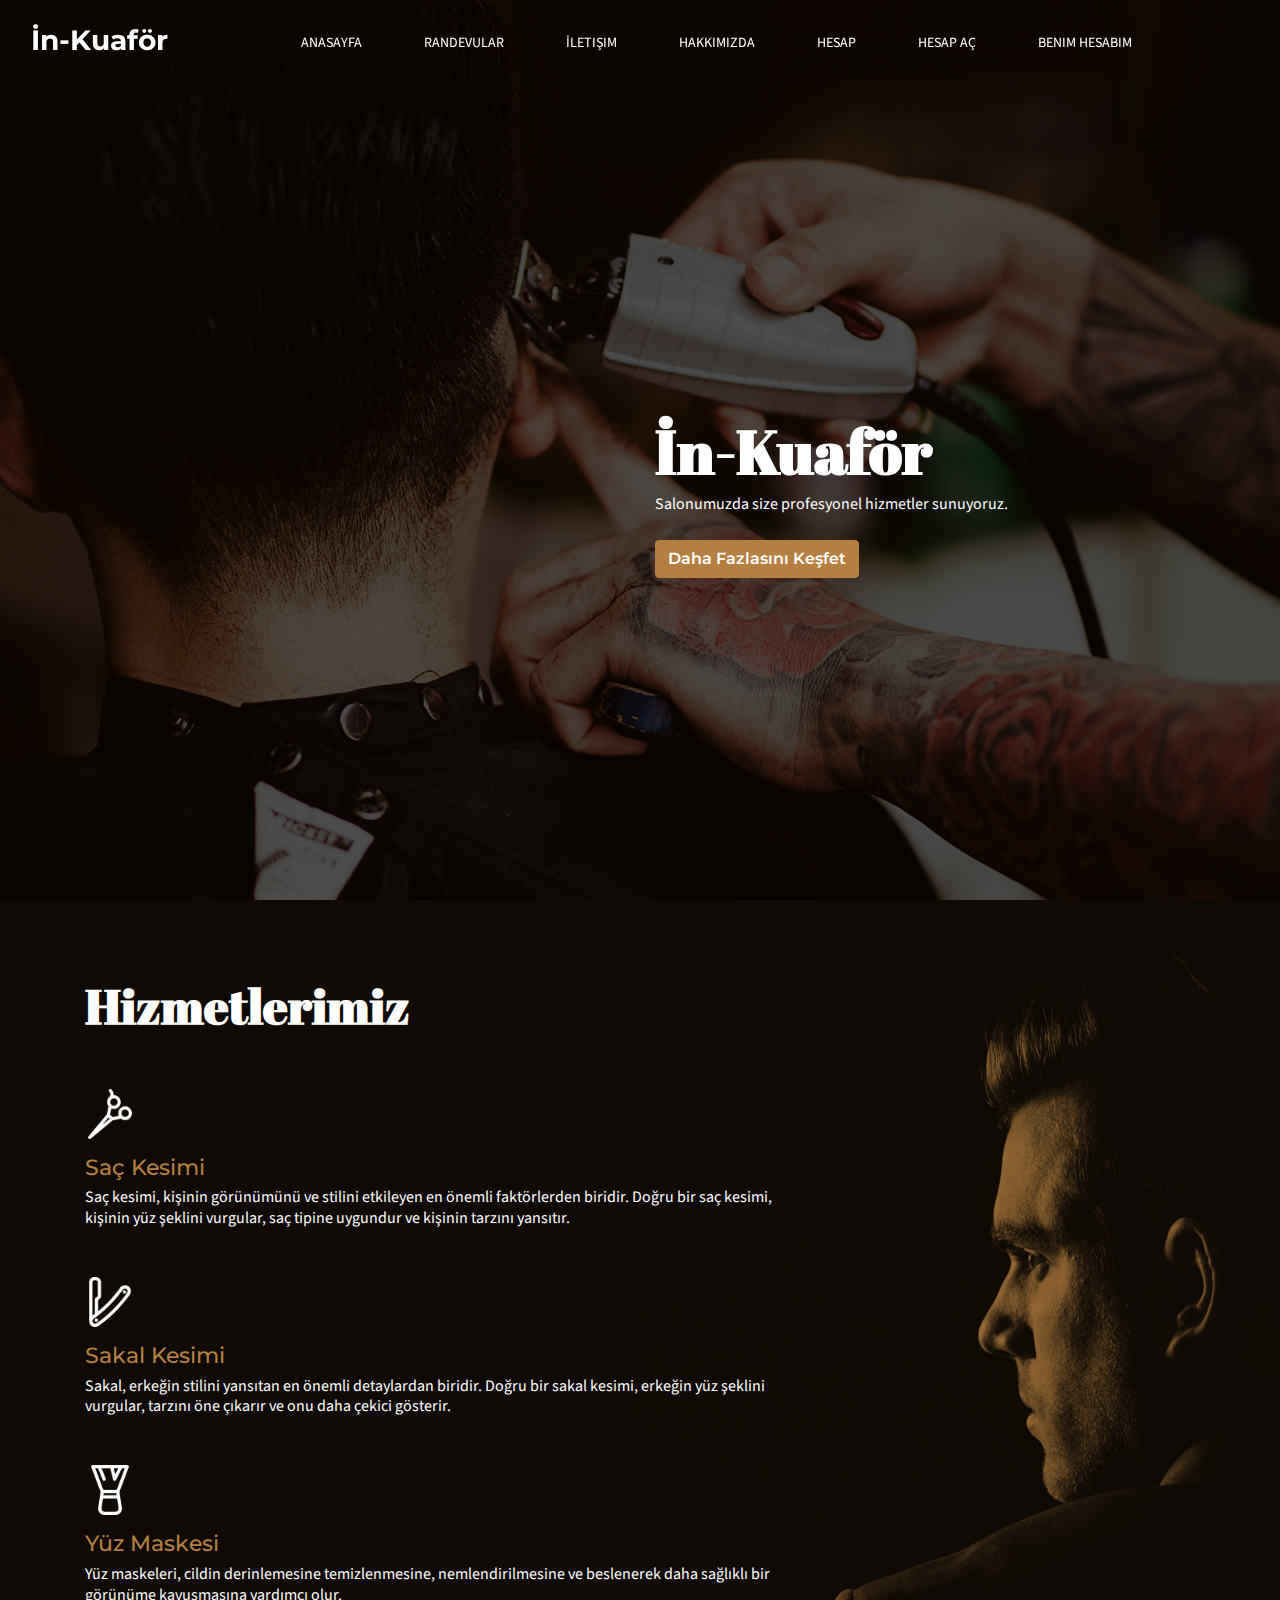
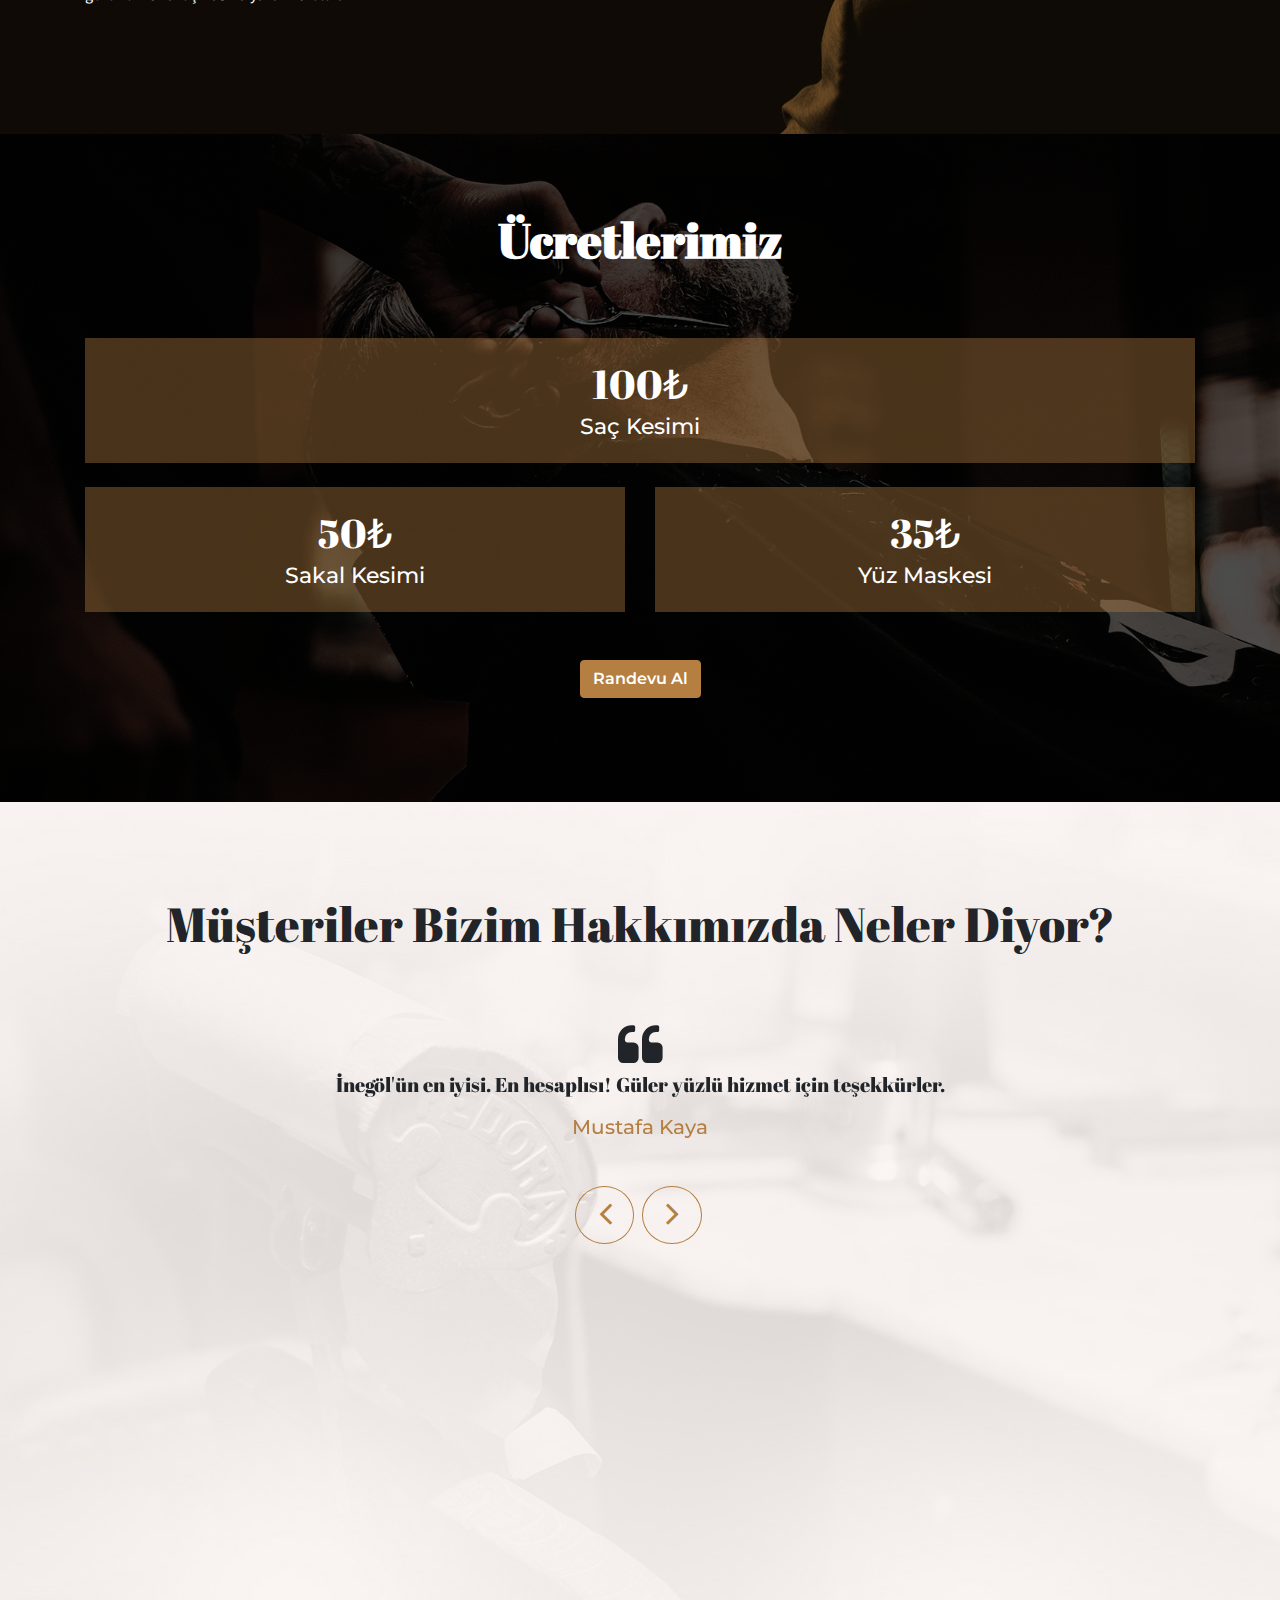
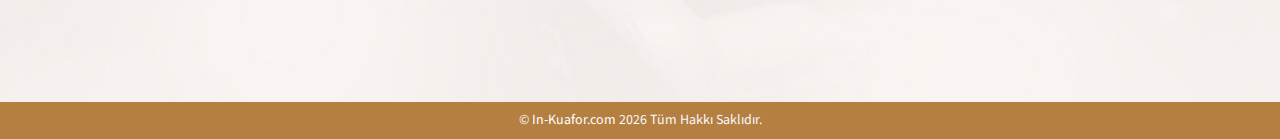
==== commit fbef32d8: "hatalar çözüldü github yapıldı giris yapildi" ====
--- a/frontEnd/index.html
+++ b/frontEnd/index.html
@@ -46,6 +46,12 @@
 			  <li class="nav-item">
 		        <a class="nav-link" href="Girişyap.html">Hesap</a>
 		      </li>
+			  <li class="nav-item">
+		        <a class="nav-link" href="HesapAç.html">Hesap Aç</a>
+		      </li>
+			  <li class="nav-item">
+		        <a class="nav-link" href="HesapAç.html">Benim Hesabım</a>
+		    </li>
 		    </ul>
 		  </div>	
 	</div>
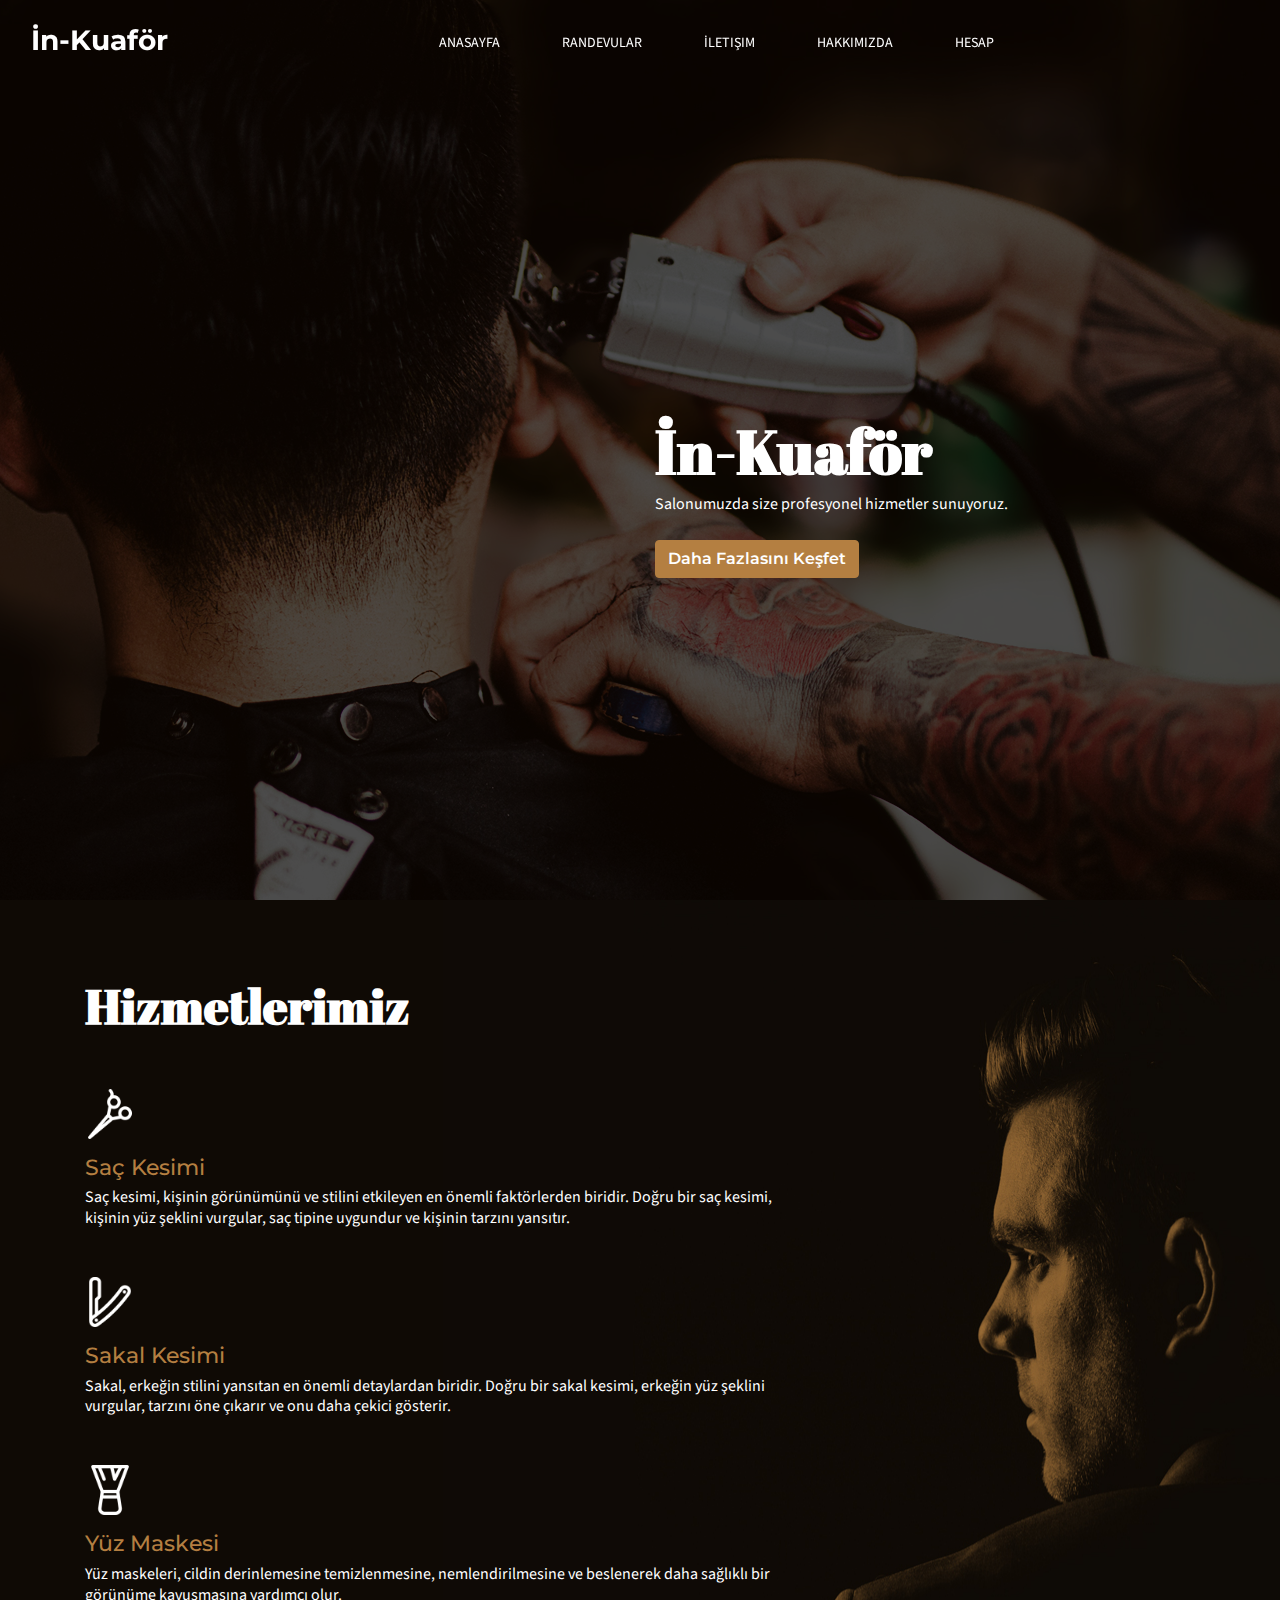
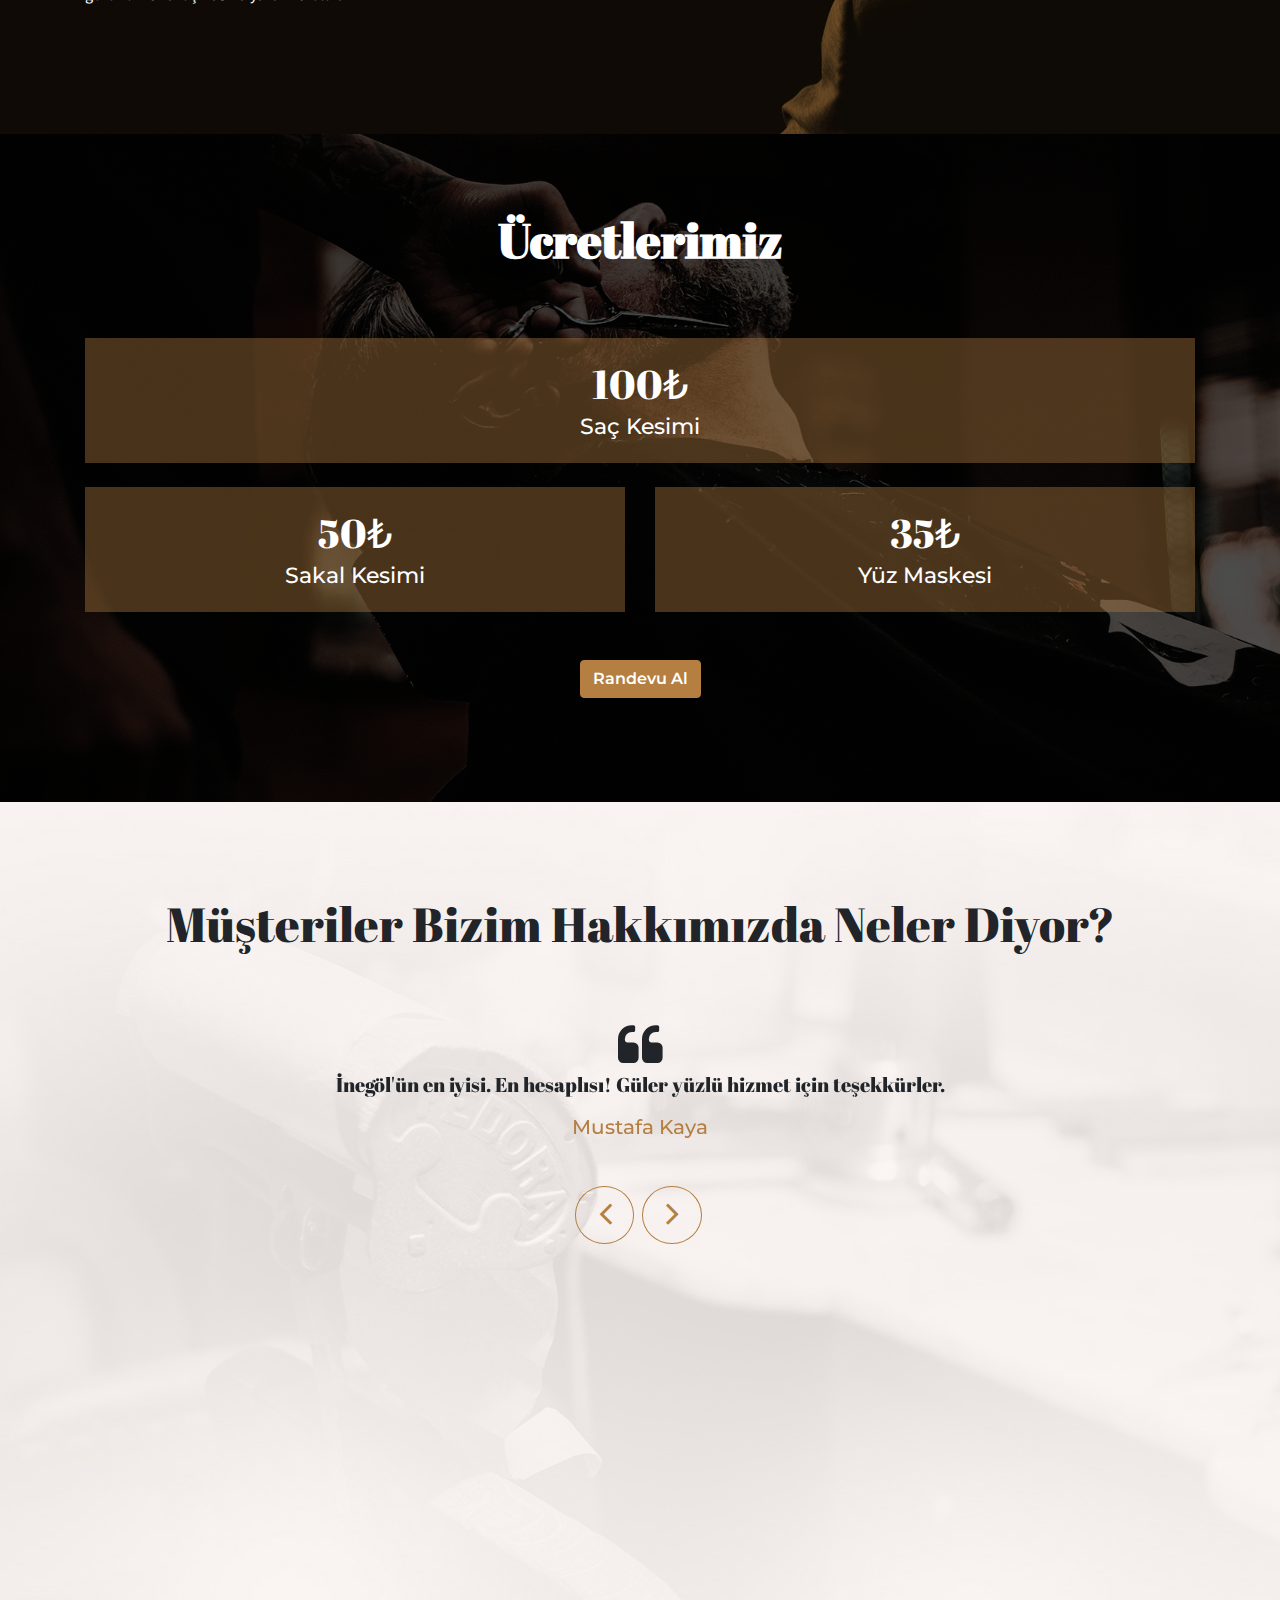
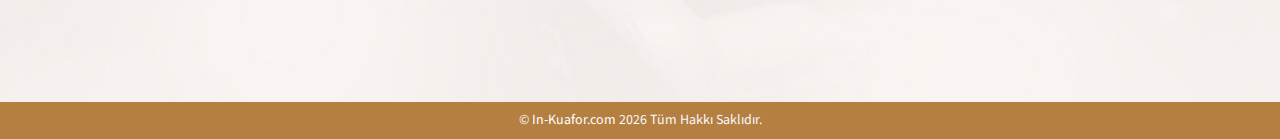
==== commit 99f566ea: "a" ====
--- a/frontEnd/index.html
+++ b/frontEnd/index.html
@@ -3,16 +3,12 @@
 <head>
 	<title>Anasayfa</title>
 </head>
-<!-- bootstrap Style CSS File -->
 <link rel="stylesheet" href="css/bootstrap.min.css">
-<!-- Custom Style CSS File -->
 <link rel="stylesheet" type="text/css" href="css/custom-style.css">
 <link rel="stylesheet" type="text/css" href="css/loaders.css"/>
-<!-- Font-Awesome Style CSS File -->
 <link rel="stylesheet" type="text/css" href="font-awesome/css/font-awesome.min.css">
 <body>
 
-<!-- Page loading animation -->
 <div class="loader loader-bg">
 	<div class="loader-inner ball-pulse">
 		<div></div>
@@ -21,7 +17,6 @@
 	</div>
 </div>
 
-<!-- Top navigation -->
 <nav class="navbar navbar-expand-md fixed-top top-nav">
 	<div class="container-fluid">
 		  <a class="navbar-brand" href="index.html"><strong>İn-Kuaför</strong></a>
@@ -46,18 +41,13 @@
 			  <li class="nav-item">
 		        <a class="nav-link" href="Girişyap.html">Hesap</a>
 		      </li>
-			  <li class="nav-item">
-		        <a class="nav-link" href="HesapAç.html">Hesap Aç</a>
-		      </li>
-			  <li class="nav-item">
-		        <a class="nav-link" href="HesapAç.html">Benim Hesabım</a>
-		    </li>
+			 
+			
 		    </ul>
 		  </div>	
 	</div>
 </nav>
 
-<!-- Intro Three -->
 <section id="home" class="intro intro-bg bg-overlay parallax">
 	<div class="container">
 		<div class="row">
@@ -71,7 +61,6 @@
 	</div>
 </section>
 
-<!-- Info block 1 -->
 <section id="services" class="info-section text-white bg-right bg-dark">
 	<div class="container">
 		<div class="row">
@@ -145,7 +134,6 @@
   
 
 
-<!-- Testimonial Block 01-->
 <section id="testimonial" class="testimonial-section sec-bg-04 py-5 h-100">
 	<div class="container">
 		<div class="row">
@@ -198,7 +186,6 @@
 	</div>
 </section>
 
-<!-- footer Block -->
 <div class="copy-footer bg-primary py-2">
 	<div class="container text-center text-light">
 		&copy; <a href="index.html" target="_blank">In-Kuafor.com</a> <span id="year"></span> Tüm Hakkı Saklıdır.
@@ -207,7 +194,6 @@
 
 
 
-<!-- Javascript Files  -->
 <script  src="https://code.jquery.com/jquery-3.2.1.min.js" ></script>
 <script src="js/bootstrap.min.js" ></script>
 <script async deffer type="text/javascript" src="https://maps.google.com/maps/api/js?key= AIzaSyB52BfJHBtqiqYBn_D4ZUqujiWxAOiRyTc&callback=initMap"></script>
